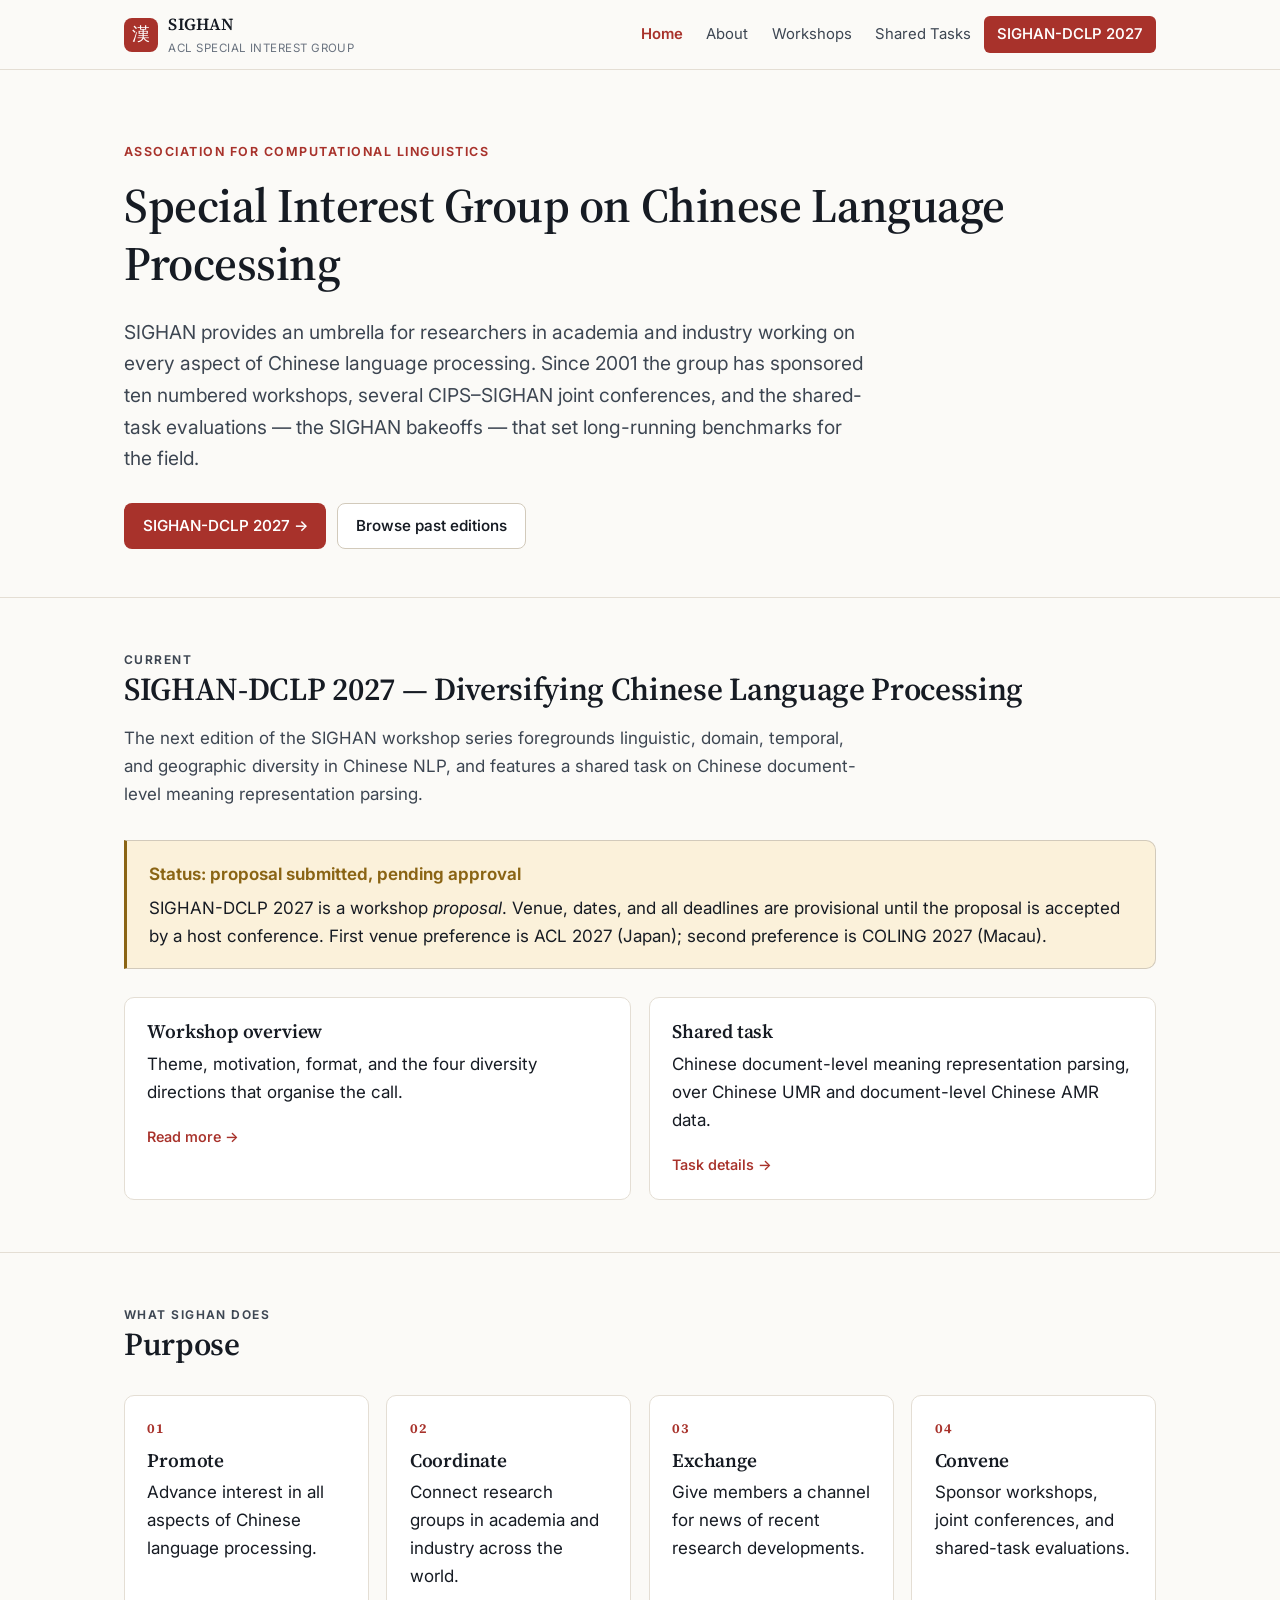
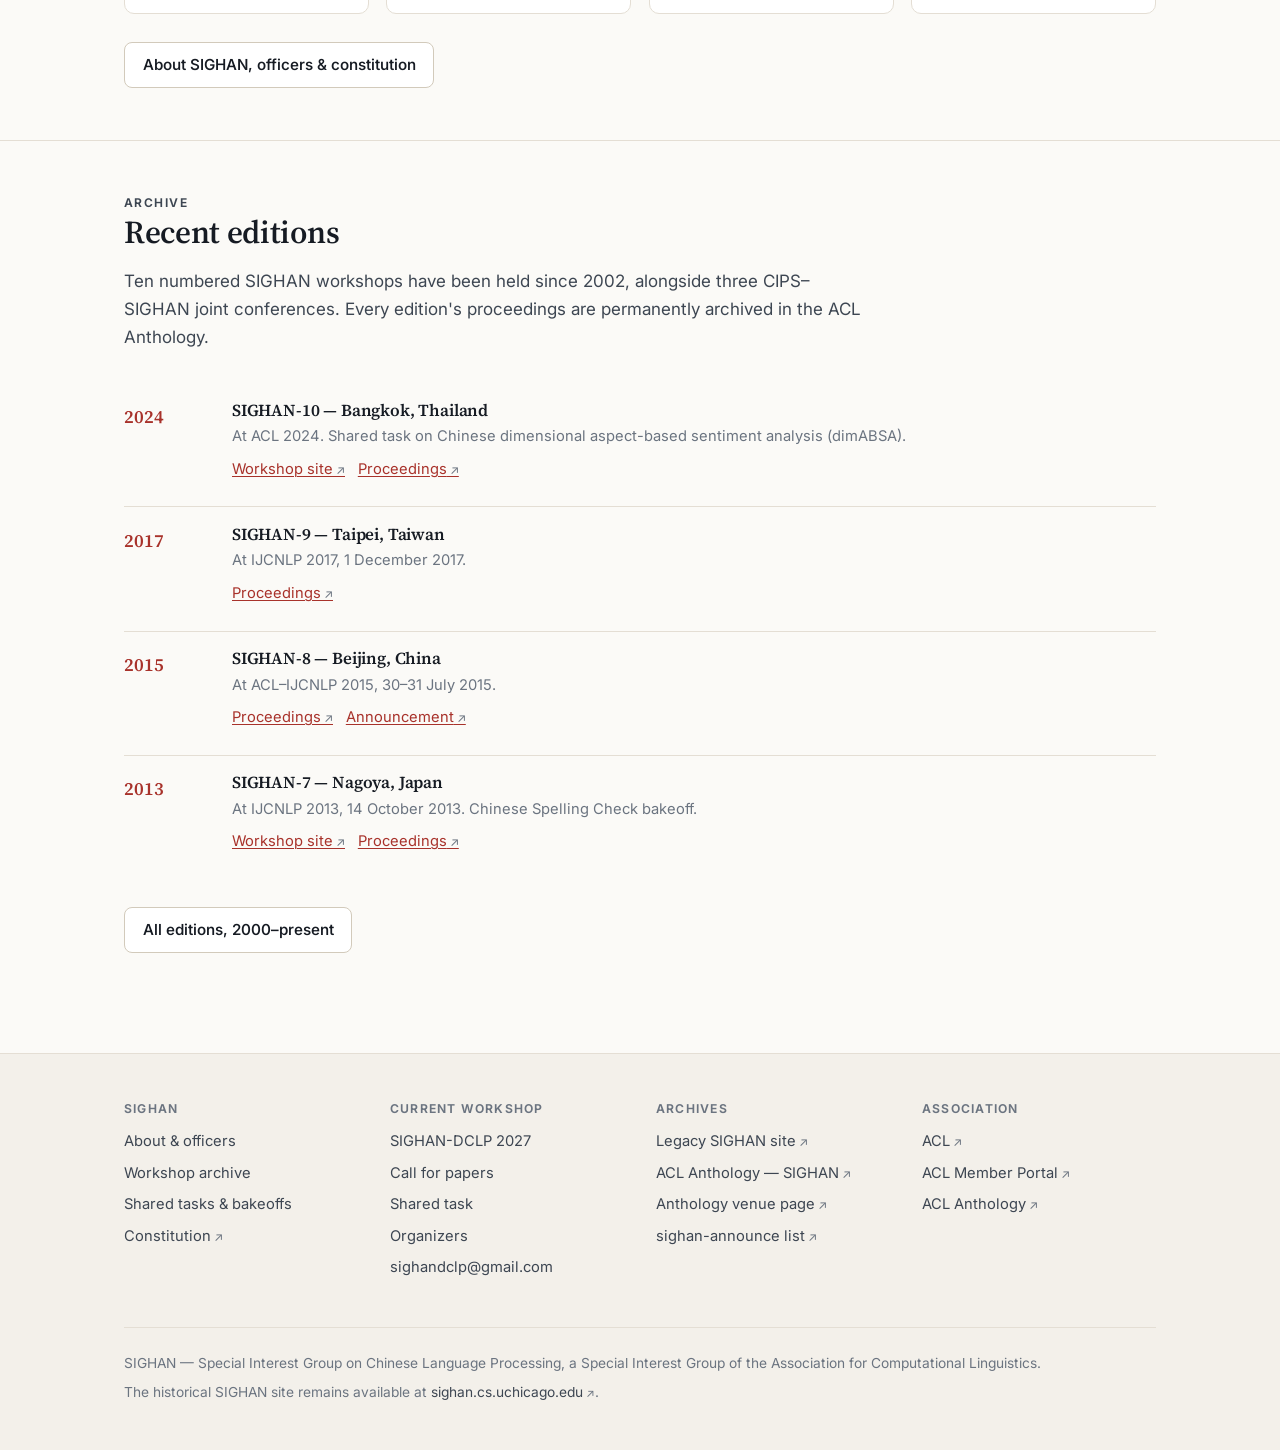
==== index.html @ 11036093 "SIGHAN and SIGHAN-DCLP 2027 websites" ====
<!doctype html>
<html lang="en" data-site="sighan">
<head>
<meta charset="utf-8">
<meta name="viewport" content="width=device-width, initial-scale=1">
<title>SIGHAN — ACL Special Interest Group on Chinese Language Processing</title>
<meta name="description" content="SIGHAN is the Association for Computational Linguistics Special Interest Group on Chinese Language Processing: workshops, shared tasks, and resources since 2001.">
<link rel="preconnect" href="https://fonts.googleapis.com">
<link rel="preconnect" href="https://fonts.gstatic.com" crossorigin>
<link href="https://fonts.googleapis.com/css2?family=Inter:wght@400;500;600;650&family=Source+Serif+4:opsz,wght@8..60,400;8..60,600&display=swap" rel="stylesheet">
<link rel="stylesheet" href="assets/css/style.css">
<link rel="icon" href="data:image/svg+xml,<svg xmlns='http://www.w3.org/2000/svg' viewBox='0 0 100 100'><rect width='100' height='100' rx='18' fill='%23a8322b'/><text x='50' y='72' font-size='64' text-anchor='middle' fill='white' font-family='serif'>漢</text></svg>">
</head>
<body>
<a class="skip-link" href="#main">Skip to content</a>

<header class="site-header">
  <div class="site-header__inner">
    <a class="brand" href="index.html">
      <span class="brand__mark" aria-hidden="true">漢</span>
      <span class="brand__text">
        <span class="brand__name">SIGHAN</span>
        <span class="brand__sub">ACL Special Interest Group</span>
      </span>
    </a>
    <nav class="nav" aria-label="Main">
      <a href="index.html" aria-current="page">Home</a>
      <a href="about.html">About</a>
      <a href="workshops.html">Workshops</a>
      <a href="shared-tasks.html">Shared Tasks</a>
      <a class="nav__cta" href="dclp/index.html">SIGHAN-DCLP&nbsp;2027</a>
    </nav>
  </div>
</header>

<main id="main">

  <section class="hero">
    <div class="wrap">
      <p class="hero__eyebrow">Association for Computational Linguistics</p>
      <h1>Special Interest Group on&nbsp;Chinese Language Processing</h1>
      <p class="hero__lede">
        SIGHAN provides an umbrella for researchers in academia and industry working on every
        aspect of Chinese language processing. Since 2001 the group has sponsored ten numbered
        workshops, several CIPS–SIGHAN joint conferences, and the shared-task evaluations —
        the SIGHAN bakeoffs — that set long-running benchmarks for the field.
      </p>
      <div class="btn-row">
        <a class="btn btn--primary" href="dclp/index.html">SIGHAN-DCLP 2027 &rarr;</a>
        <a class="btn btn--ghost" href="workshops.html">Browse past editions</a>
      </div>
    </div>
  </section>

  <section class="section">
    <div class="wrap">
      <div class="section__head">
        <p class="eyebrow">Current</p>
        <h2>SIGHAN-DCLP&nbsp;2027 — Diversifying Chinese Language Processing</h2>
        <p>
          The next edition of the SIGHAN workshop series foregrounds linguistic, domain,
          temporal, and geographic diversity in Chinese NLP, and features a shared task on
          Chinese document-level meaning representation parsing.
        </p>
      </div>

      <div class="callout callout--status">
        <span class="callout__title">Status: proposal submitted, pending approval</span>
        <p>
          SIGHAN-DCLP 2027 is a workshop <em>proposal</em>. Venue, dates, and all deadlines
          are provisional until the proposal is accepted by a host conference. First venue
          preference is ACL&nbsp;2027 (Japan); second preference is COLING&nbsp;2027 (Macau).
        </p>
      </div>

      <div class="grid grid--2">
        <a class="card" href="dclp/index.html">
          <h3>Workshop overview</h3>
          <p>Theme, motivation, format, and the four diversity directions that organise the call.</p>
          <p class="card__go">Read more &rarr;</p>
        </a>
        <a class="card" href="dclp/shared-task.html">
          <h3>Shared task</h3>
          <p>Chinese document-level meaning representation parsing, over Chinese UMR and
             document-level Chinese AMR data.</p>
          <p class="card__go">Task details &rarr;</p>
        </a>
      </div>
    </div>
  </section>

  <section class="section">
    <div class="wrap">
      <div class="section__head">
        <p class="eyebrow">What SIGHAN does</p>
        <h2>Purpose</h2>
      </div>
      <div class="grid grid--4">
        <div class="card">
          <p class="card__num">01</p>
          <h3>Promote</h3>
          <p>Advance interest in all aspects of Chinese language processing.</p>
        </div>
        <div class="card">
          <p class="card__num">02</p>
          <h3>Coordinate</h3>
          <p>Connect research groups in academia and industry across the world.</p>
        </div>
        <div class="card">
          <p class="card__num">03</p>
          <h3>Exchange</h3>
          <p>Give members a channel for news of recent research developments.</p>
        </div>
        <div class="card">
          <p class="card__num">04</p>
          <h3>Convene</h3>
          <p>Sponsor workshops, joint conferences, and shared-task evaluations.</p>
        </div>
      </div>
      <div class="btn-row">
        <a class="btn btn--ghost" href="about.html">About SIGHAN, officers &amp; constitution</a>
      </div>
    </div>
  </section>

  <section class="section">
    <div class="wrap">
      <div class="section__head">
        <p class="eyebrow">Archive</p>
        <h2>Recent editions</h2>
        <p>Ten numbered SIGHAN workshops have been held since 2002, alongside three CIPS–SIGHAN
           joint conferences. Every edition's proceedings are permanently archived in the ACL Anthology.</p>
      </div>

      <ul class="editions">
        <li>
          <span class="ed-year">2024</span>
          <div class="ed-body">
            <h3>SIGHAN-10 — Bangkok, Thailand</h3>
            <p>At ACL 2024. Shared task on Chinese dimensional aspect-based sentiment analysis (dimABSA).</p>
            <p class="links-inline">
              <a class="ext" href="https://sighan2024.github.io/">Workshop site</a>
              <a class="ext" href="https://aclanthology.org/volumes/2024.sighan-1/">Proceedings</a>
            </p>
          </div>
        </li>
        <li>
          <span class="ed-year">2017</span>
          <div class="ed-body">
            <h3>SIGHAN-9 — Taipei, Taiwan</h3>
            <p>At IJCNLP 2017, 1 December 2017.</p>
            <p class="links-inline">
              <a class="ext" href="https://aclanthology.org/volumes/W17-60/">Proceedings</a>
            </p>
          </div>
        </li>
        <li>
          <span class="ed-year">2015</span>
          <div class="ed-body">
            <h3>SIGHAN-8 — Beijing, China</h3>
            <p>At ACL–IJCNLP 2015, 30–31 July 2015.</p>
            <p class="links-inline">
              <a class="ext" href="https://aclanthology.org/volumes/W15-31/">Proceedings</a>
              <a class="ext" href="https://www.aclweb.org/portal/content/8th-sighan-workshop-chinese-language-processing-sighan-8">Announcement</a>
            </p>
          </div>
        </li>
        <li>
          <span class="ed-year">2013</span>
          <div class="ed-body">
            <h3>SIGHAN-7 — Nagoya, Japan</h3>
            <p>At IJCNLP 2013, 14 October 2013. Chinese Spelling Check bakeoff.</p>
            <p class="links-inline">
              <a class="ext" href="https://sites.google.com/site/aclsighan7/">Workshop site</a>
              <a class="ext" href="https://aclanthology.org/volumes/W13-44/">Proceedings</a>
            </p>
          </div>
        </li>
      </ul>

      <div class="btn-row">
        <a class="btn btn--ghost" href="workshops.html">All editions, 2000–present</a>
      </div>
    </div>
  </section>

</main>

<footer class="site-footer">
  <div class="wrap">
    <div class="cols">
      <div>
        <h4>SIGHAN</h4>
        <ul>
          <li><a href="about.html">About &amp; officers</a></li>
          <li><a href="workshops.html">Workshop archive</a></li>
          <li><a href="shared-tasks.html">Shared tasks &amp; bakeoffs</a></li>
          <li><a class="ext" href="http://sighan.cs.uchicago.edu/constitution.htm">Constitution</a></li>
        </ul>
      </div>
      <div>
        <h4>Current workshop</h4>
        <ul>
          <li><a href="dclp/index.html">SIGHAN-DCLP 2027</a></li>
          <li><a href="dclp/cfp.html">Call for papers</a></li>
          <li><a href="dclp/shared-task.html">Shared task</a></li>
          <li><a href="dclp/organizers.html">Organizers</a></li>
          <li><a href="mailto:sighandclp@gmail.com">sighandclp@gmail.com</a></li>
        </ul>
      </div>
      <div>
        <h4>Archives</h4>
        <ul>
          <li><a class="ext" href="http://sighan.cs.uchicago.edu/">Legacy SIGHAN site</a></li>
          <li><a class="ext" href="https://aclanthology.org/sigs/sighan/">ACL Anthology — SIGHAN</a></li>
          <li><a class="ext" href="https://aclanthology.org/venues/sighan/">Anthology venue page</a></li>
          <li><a class="ext" href="http://mailman.cs.uchicago.edu/listinfo/sighan-announce">sighan-announce list</a></li>
        </ul>
      </div>
      <div>
        <h4>Association</h4>
        <ul>
          <li><a class="ext" href="https://www.aclweb.org/">ACL</a></li>
          <li><a class="ext" href="https://www.aclweb.org/portal/">ACL Member Portal</a></li>
          <li><a class="ext" href="https://aclanthology.org/">ACL Anthology</a></li>
        </ul>
      </div>
    </div>
    <div class="colophon">
      <p>SIGHAN — Special Interest Group on Chinese Language Processing, a Special Interest Group
         of the Association for Computational Linguistics.</p>
      <p>The historical SIGHAN site remains available at
         <a class="ext" href="http://sighan.cs.uchicago.edu/">sighan.cs.uchicago.edu</a>.</p>
    </div>
  </div>
</footer>

</body>
</html>
---- assets/css/style.css ----
/* ==========================================================================
   SIGHAN — shared stylesheet
   Used by the SIGHAN organisation site (/) and SIGHAN-DCLP (/dclp/).
   Set data-site="dclp" on <html> to switch to the workshop accent palette.
   ========================================================================== */

/* ---- Tokens ------------------------------------------------------------ */

:root {
  --paper:        #fbfaf7;
  --paper-raised: #ffffff;
  --paper-sunken: #f3f0ea;
  --ink:          #161b23;
  --ink-soft:     #3d4652;
  --ink-muted:    #6b7480;
  --rule:         #e4ded4;
  --rule-strong:  #d2cabb;

  --accent:       #a8322b;   /* cinnabar / seal red */
  --accent-deep:  #7d221d;
  --accent-wash:  #fbeeec;

  --jade:         #2f6b5e;
  --jade-wash:    #e9f2ef;

  --amber:        #8a6414;
  --amber-wash:   #fbf1da;

  --font-display: "Source Serif 4", "Iowan Old Style", Georgia, "Songti SC",
                  "Noto Serif CJK SC", serif;
  --font-body:    "Inter", -apple-system, BlinkMacSystemFont, "Segoe UI",
                  "PingFang SC", "Noto Sans CJK SC", "Microsoft YaHei", sans-serif;
  --font-mono:    ui-monospace, SFMono-Regular, "SF Mono", Menlo, monospace;

  --wrap:  1080px;
  --wrap-narrow: 760px;
  --radius: 10px;
  --shadow: 0 1px 2px rgba(22, 27, 35, .05), 0 8px 24px -12px rgba(22, 27, 35, .16);
}

:root[data-site="dclp"] {
  --accent:      #23695c;
  --accent-deep: #17493f;
  --accent-wash: #e8f2ef;
}

@media (prefers-color-scheme: dark) {
  :root {
    --paper:        #14171c;
    --paper-raised: #1b1f26;
    --paper-sunken: #1f242c;
    --ink:          #eceef1;
    --ink-soft:     #c2c8d1;
    --ink-muted:    #939ba7;
    --rule:         #2b313a;
    --rule-strong:  #3a424e;

    --accent:      #e88a80;
    --accent-deep: #f0a79e;
    --accent-wash: #2c1f1e;

    --jade:        #6fc0ae;
    --jade-wash:   #172824;

    --amber:       #d6ad5c;
    --amber-wash:  #2a2317;

    --shadow: 0 1px 2px rgba(0, 0, 0, .4), 0 8px 24px -12px rgba(0, 0, 0, .7);
  }
  :root[data-site="dclp"] {
    --accent:      #6fc0ae;
    --accent-deep: #8fd3c3;
    --accent-wash: #172824;
  }
}

/* ---- Reset / base ------------------------------------------------------ */

*, *::before, *::after { box-sizing: border-box; }

html { -webkit-text-size-adjust: 100%; scroll-behavior: smooth; scroll-padding-top: 5rem; }

body {
  margin: 0;
  background: var(--paper);
  color: var(--ink);
  font-family: var(--font-body);
  font-size: 17px;
  line-height: 1.65;
  -webkit-font-smoothing: antialiased;
}

img { max-width: 100%; height: auto; }

a { color: var(--accent); text-decoration-thickness: 1px; text-underline-offset: 2px; }
a:hover { color: var(--accent-deep); }

h1, h2, h3, h4 {
  font-family: var(--font-display);
  font-weight: 600;
  line-height: 1.2;
  color: var(--ink);
  margin: 0 0 .5em;
  letter-spacing: -.01em;
}
h1 { font-size: clamp(2rem, 1.4rem + 2.4vw, 3rem); }
h2 { font-size: clamp(1.5rem, 1.2rem + 1.2vw, 2rem); }
h3 { font-size: 1.2rem; }
h4 { font-size: 1.02rem; font-family: var(--font-body); font-weight: 650; }

p  { margin: 0 0 1.1em; }
ul, ol { margin: 0 0 1.1em; padding-left: 1.25em; }
li { margin-bottom: .35em; }

hr { border: 0; border-top: 1px solid var(--rule); margin: 3rem 0; }

code { font-family: var(--font-mono); font-size: .9em; background: var(--paper-sunken);
       padding: .12em .35em; border-radius: 4px; }

.wrap        { max-width: var(--wrap); margin: 0 auto; padding: 0 1.5rem; }
.wrap-narrow { max-width: var(--wrap-narrow); margin: 0 auto; padding: 0 1.5rem; }

.skip-link {
  position: absolute; left: -9999px; top: 0; z-index: 100;
  background: var(--accent); color: #fff; padding: .6rem 1rem; border-radius: 0 0 6px 0;
}
.skip-link:focus { left: 0; }

:focus-visible { outline: 2px solid var(--accent); outline-offset: 3px; border-radius: 3px; }

/* ---- Header / nav ------------------------------------------------------ */

.site-header {
  position: sticky; top: 0; z-index: 50;
  background: color-mix(in srgb, var(--paper) 88%, transparent);
  backdrop-filter: saturate(1.6) blur(10px);
  border-bottom: 1px solid var(--rule);
}
.site-header__inner {
  max-width: var(--wrap); margin: 0 auto; padding: .7rem 1.5rem;
  display: flex; align-items: center; gap: 1.25rem; flex-wrap: wrap;
}

.brand { display: flex; align-items: center; gap: .65rem; text-decoration: none; color: var(--ink); }
.brand:hover { color: var(--ink); }
.brand__mark {
  width: 34px; height: 34px; flex: none; border-radius: 8px;
  background: var(--accent); color: #fff;
  display: grid; place-items: center;
  font-family: var(--font-display); font-size: 1.15rem; line-height: 1;
  padding-bottom: 1px;
}
:root[data-site="dclp"] .brand__mark { background: var(--accent); }
@media (prefers-color-scheme: dark) { .brand__mark { color: #14171c; } }
.brand__text  { display: flex; flex-direction: column; }
.brand__name  { font-family: var(--font-display); font-weight: 600; font-size: 1.06rem; letter-spacing: .01em; }
.brand__sub   { font-size: .72rem; color: var(--ink-muted); letter-spacing: .04em; text-transform: uppercase; }

.nav { margin-left: auto; display: flex; align-items: center; gap: .25rem; flex-wrap: wrap; }
.nav a {
  color: var(--ink-soft); text-decoration: none; font-size: .93rem;
  padding: .38rem .6rem; border-radius: 6px;
}
.nav a:hover { color: var(--ink); background: var(--paper-sunken); }
.nav a[aria-current="page"] { color: var(--accent); font-weight: 600; }
.nav .nav__cta {
  background: var(--accent); color: #fff; font-weight: 550; padding: .4rem .8rem;
}
.nav .nav__cta:hover { background: var(--accent-deep); color: #fff; }
@media (prefers-color-scheme: dark) { .nav .nav__cta { color: #14171c; } .nav .nav__cta:hover { color: #14171c; } }

@media (max-width: 700px) {
  /* A sticky header eats too much of a phone viewport once the nav wraps. */
  .site-header { position: static; }
  .site-header__inner { padding: .65rem 1.25rem .5rem; gap: .5rem 1rem; }
  .nav { margin-left: 0; width: 100%; gap: .15rem; }
  .nav a { font-size: .88rem; padding: .32rem .5rem; }
  html { scroll-padding-top: 1rem; }
}

/* ---- Hero -------------------------------------------------------------- */

.hero { padding: 4.5rem 0 3rem; border-bottom: 1px solid var(--rule); }
.hero--tight { padding: 3rem 0 2rem; }
.hero__eyebrow {
  font-size: .78rem; letter-spacing: .12em; text-transform: uppercase;
  color: var(--accent); font-weight: 650; margin-bottom: .9rem;
}
.hero__lede { font-size: 1.2rem; color: var(--ink-soft); max-width: 62ch; }
.hero__meta {
  display: flex; flex-wrap: wrap; gap: .5rem 1.5rem; margin-top: 1.5rem;
  font-size: .95rem; color: var(--ink-muted);
}
.hero__meta strong { color: var(--ink); font-weight: 600; }

/* ---- Sections ---------------------------------------------------------- */

.section { padding: 3.25rem 0; }
.section + .section { border-top: 1px solid var(--rule); }
.section__head { margin-bottom: 2rem; }
.section__head p { color: var(--ink-soft); max-width: 68ch; margin-bottom: 0; }
.eyebrow {
  font-size: .75rem; letter-spacing: .12em; text-transform: uppercase;
  color: var(--ink-muted); font-weight: 650; margin-bottom: .6rem;
}

/* ---- Cards / grids ----------------------------------------------------- */

.grid { display: grid; gap: 1.1rem; }
.grid--2 { grid-template-columns: repeat(2, minmax(0, 1fr)); }
.grid--3 { grid-template-columns: repeat(3, minmax(0, 1fr)); }
.grid--4 { grid-template-columns: repeat(4, minmax(0, 1fr)); }

@media (max-width: 900px) {
  .grid--4 { grid-template-columns: repeat(2, minmax(0, 1fr)); }
}
@media (max-width: 820px) {
  .grid--3 { grid-template-columns: repeat(2, minmax(0, 1fr)); }
}
@media (max-width: 640px) {
  .grid--2, .grid--3, .grid--4 { grid-template-columns: 1fr; }
}

.card {
  background: var(--paper-raised); border: 1px solid var(--rule);
  border-radius: var(--radius); padding: 1.4rem;
}
.card h3 { margin-bottom: .4rem; }
.card p:last-child { margin-bottom: 0; }
.card__num {
  font-family: var(--font-display); font-size: .85rem; color: var(--accent);
  font-weight: 650; letter-spacing: .08em; margin-bottom: .5rem;
}
a.card { display: block; text-decoration: none; color: inherit; transition: border-color .15s, transform .15s; }
a.card:hover { border-color: var(--accent); transform: translateY(-2px); color: inherit; }
a.card .card__go { color: var(--accent); font-size: .9rem; font-weight: 550; }

/* ---- Callouts ---------------------------------------------------------- */

.callout {
  border: 1px solid var(--rule-strong); border-left: 3px solid var(--accent);
  background: var(--paper-raised);
  border-radius: 0 var(--radius) var(--radius) 0;
  padding: 1.15rem 1.35rem; margin: 1.75rem 0;
}
.callout > :last-child { margin-bottom: 0; }
.callout__title { font-weight: 650; margin-bottom: .35rem; display: block; }
.callout--status { border-left-color: var(--amber); background: var(--amber-wash); }
.callout--status .callout__title { color: var(--amber); }
.callout--note   { border-left-color: var(--jade); background: var(--jade-wash); }
.callout--note .callout__title { color: var(--jade); }

/* ---- Badges ------------------------------------------------------------ */

.badge {
  display: inline-flex; align-items: center; gap: .35rem;
  font-size: .74rem; font-weight: 650; letter-spacing: .04em; text-transform: uppercase;
  padding: .22rem .55rem; border-radius: 999px;
  background: var(--accent-wash); color: var(--accent-deep);
  border: 1px solid color-mix(in srgb, var(--accent) 28%, transparent);
}
.badge--amber { background: var(--amber-wash); color: var(--amber);
                border-color: color-mix(in srgb, var(--amber) 32%, transparent); }
.badge--jade  { background: var(--jade-wash); color: var(--jade);
                border-color: color-mix(in srgb, var(--jade) 32%, transparent); }
.badge--quiet { background: var(--paper-sunken); color: var(--ink-muted); border-color: var(--rule); }
@media (prefers-color-scheme: dark) { .badge { color: var(--accent); } }

/* ---- Buttons ----------------------------------------------------------- */

.btn-row { display: flex; flex-wrap: wrap; gap: .7rem; margin-top: 1.75rem; }
.btn {
  display: inline-flex; align-items: center; gap: .45rem;
  font-size: .95rem; font-weight: 550; text-decoration: none;
  padding: .6rem 1.1rem; border-radius: 8px; border: 1px solid transparent;
  transition: background .15s, border-color .15s;
}
.btn--primary { background: var(--accent); color: #fff; }
.btn--primary:hover { background: var(--accent-deep); color: #fff; }
.btn--ghost { border-color: var(--rule-strong); color: var(--ink); background: var(--paper-raised); }
.btn--ghost:hover { border-color: var(--accent); color: var(--accent); }
@media (prefers-color-scheme: dark) {
  .btn--primary { color: #14171c; } .btn--primary:hover { color: #14171c; }
}

/* ---- Editions table (workshop archive) --------------------------------- */

.table-scroll { overflow-x: auto; -webkit-overflow-scrolling: touch; margin-bottom: 1.5rem; }
table { border-collapse: collapse; width: 100%; min-width: 640px; font-size: .95rem; }
thead th {
  text-align: left; font-size: .74rem; letter-spacing: .1em; text-transform: uppercase;
  color: var(--ink-muted); font-weight: 650; padding: .6rem .8rem;
  border-bottom: 1px solid var(--rule-strong); white-space: nowrap;
}
tbody td { padding: .8rem; border-bottom: 1px solid var(--rule); vertical-align: top; }
tbody tr:hover { background: var(--paper-sunken); }
td.year { font-family: var(--font-display); font-weight: 600; white-space: nowrap; }
td .ed-name { font-weight: 600; display: block; }
td .ed-venue { color: var(--ink-muted); font-size: .88rem; }
.links-inline { display: flex; flex-wrap: wrap; gap: .35rem .8rem; font-size: .88rem; }

/* ---- Timeline / editions list (mobile-friendly alt) -------------------- */

.editions { list-style: none; padding: 0; margin: 0; }
.editions > li {
  display: grid; grid-template-columns: 5.5rem 1fr; gap: 1.25rem;
  padding: 1.1rem 0; border-bottom: 1px solid var(--rule); margin: 0;
}
.editions > li:last-child { border-bottom: 0; }
.editions .ed-year {
  font-family: var(--font-display); font-size: 1.15rem; font-weight: 600;
  color: var(--accent); padding-top: .05rem;
}
.editions .ed-body h3 { font-size: 1.05rem; margin-bottom: .2rem; }
.editions .ed-body p  { margin-bottom: .5rem; color: var(--ink-muted); font-size: .92rem; }
@media (max-width: 560px) {
  .editions > li { grid-template-columns: 1fr; gap: .35rem; }
}

/* ---- People ------------------------------------------------------------ */

.people { display: grid; gap: 1.1rem; grid-template-columns: repeat(auto-fit, minmax(300px, 1fr)); }
.person { background: var(--paper-raised); border: 1px solid var(--rule);
          border-radius: var(--radius); padding: 1.35rem; }
.person h3 { margin-bottom: .15rem; font-size: 1.1rem; }
.person .affil { color: var(--ink-muted); font-size: .92rem; margin-bottom: .55rem; }
.person .roles { margin-bottom: .7rem; display: flex; flex-wrap: wrap; gap: .35rem; }
.person p { font-size: .93rem; color: var(--ink-soft); margin-bottom: .7rem; }
.person .contact { font-size: .86rem; color: var(--ink-muted); font-family: var(--font-mono); }

.pc-list {
  columns: 3 220px; column-gap: 2rem; list-style: none; padding: 0;
  font-size: .93rem;
}
.pc-list li { break-inside: avoid; margin-bottom: .5rem; padding-left: .9rem; position: relative; }
.pc-list li::before { content: "·"; position: absolute; left: 0; color: var(--accent); font-weight: 700; }
.pc-list .pc-affil { color: var(--ink-muted); display: block; font-size: .85rem; }

/* ---- Definition-style key dates ---------------------------------------- */

.dates { list-style: none; padding: 0; margin: 0; }
.dates li {
  display: flex; justify-content: space-between; gap: 1.5rem; flex-wrap: wrap;
  padding: .8rem 0; border-bottom: 1px solid var(--rule); margin: 0;
}
.dates li:last-child { border-bottom: 0; }
.dates .d-label { font-weight: 550; }
.dates .d-value { color: var(--ink-muted); font-variant-numeric: tabular-nums; }

/* ---- Footer ------------------------------------------------------------ */

.site-footer {
  border-top: 1px solid var(--rule); background: var(--paper-sunken);
  padding: 3rem 0 2.5rem; margin-top: 3rem; font-size: .92rem;
}
.site-footer .cols { display: grid; gap: 2rem; grid-template-columns: repeat(auto-fit, minmax(200px, 1fr)); }
.site-footer h4 { font-size: .76rem; letter-spacing: .1em; text-transform: uppercase;
                  color: var(--ink-muted); margin-bottom: .8rem; }
.site-footer ul { list-style: none; padding: 0; margin: 0; }
.site-footer li { margin-bottom: .45rem; }
.site-footer a { color: var(--ink-soft); text-decoration: none; }
.site-footer a:hover { color: var(--accent); text-decoration: underline; }
.site-footer .colophon {
  margin-top: 2.5rem; padding-top: 1.5rem; border-top: 1px solid var(--rule);
  color: var(--ink-muted); font-size: .86rem;
}
.site-footer .colophon p { margin-bottom: .4rem; }

/* ---- Prose page -------------------------------------------------------- */

.prose h2 { margin-top: 2.5rem; }
.prose h3 { margin-top: 1.75rem; }
.prose > :first-child { margin-top: 0; }

.ext::after { content: " ↗"; font-size: .82em; color: var(--ink-muted); }

@media print {
  .site-header, .site-footer, .btn-row { display: none; }
  body { background: #fff; color: #000; font-size: 11pt; }
}
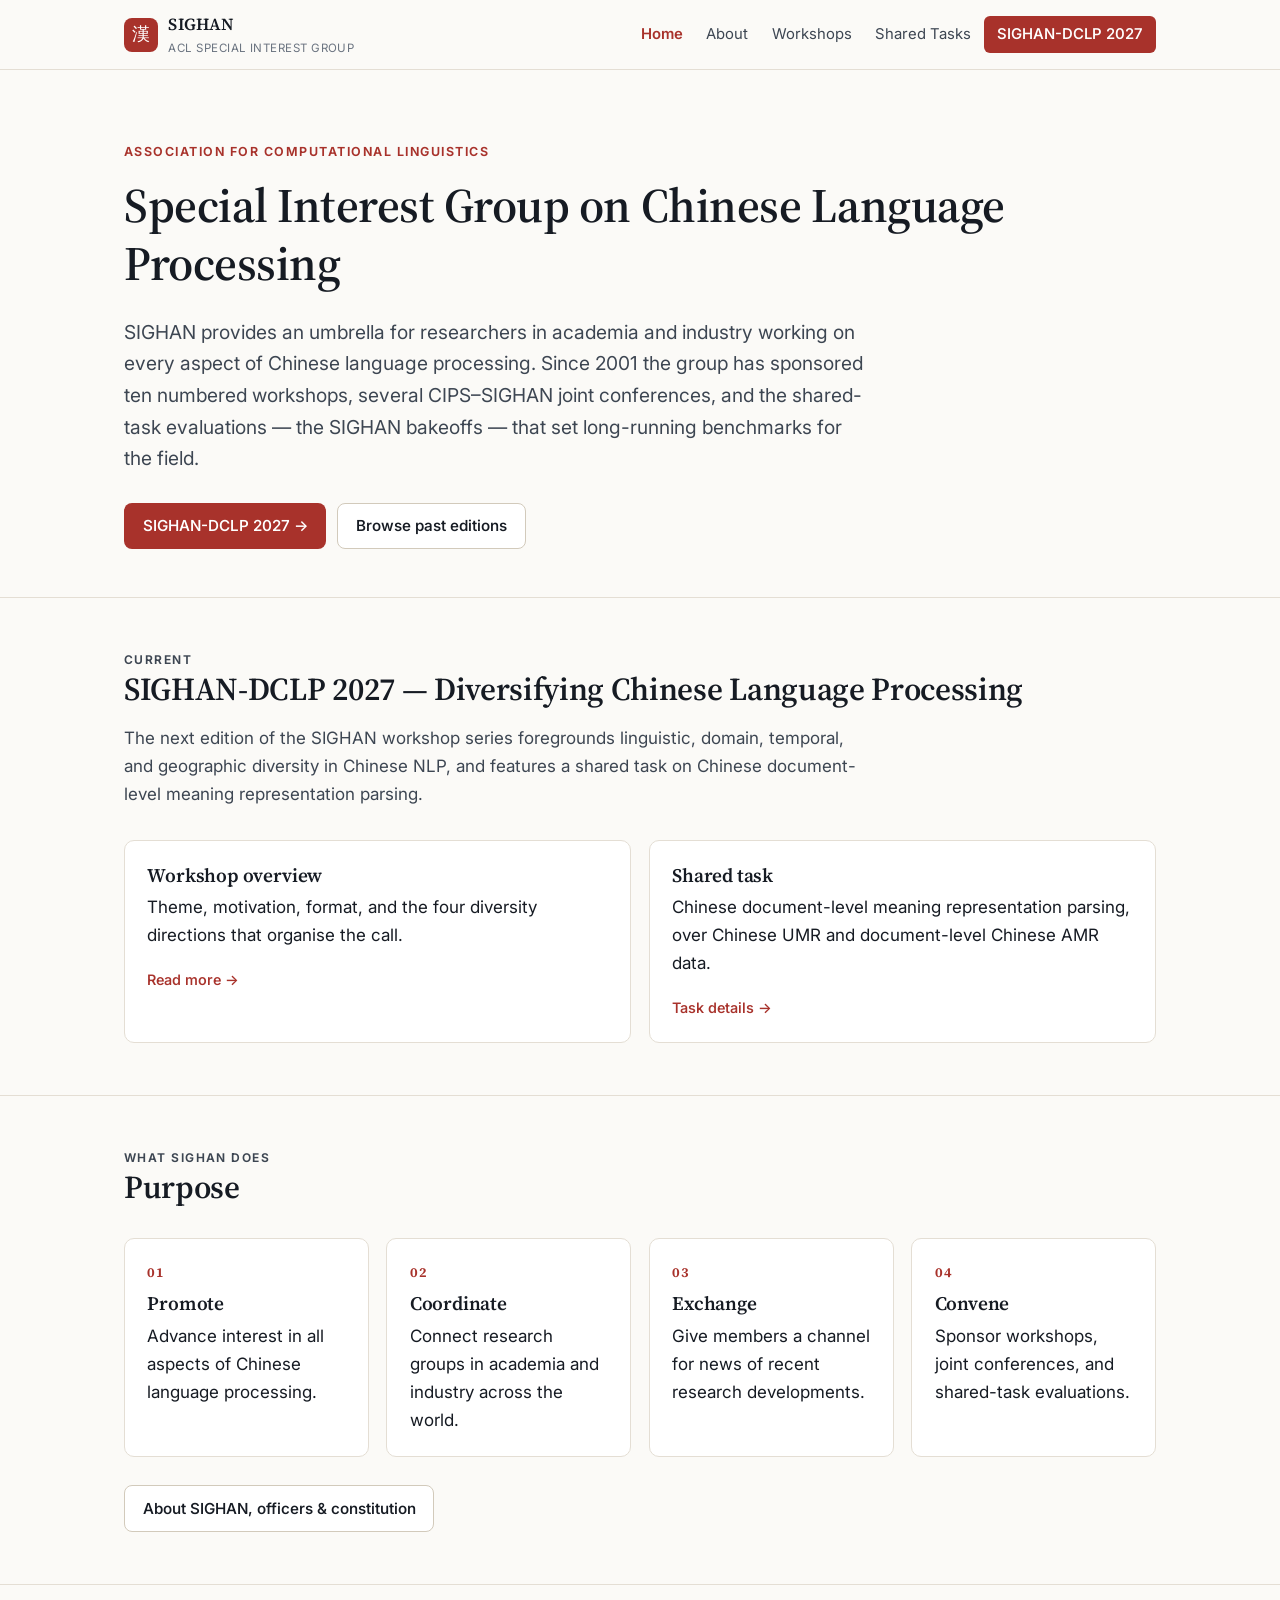
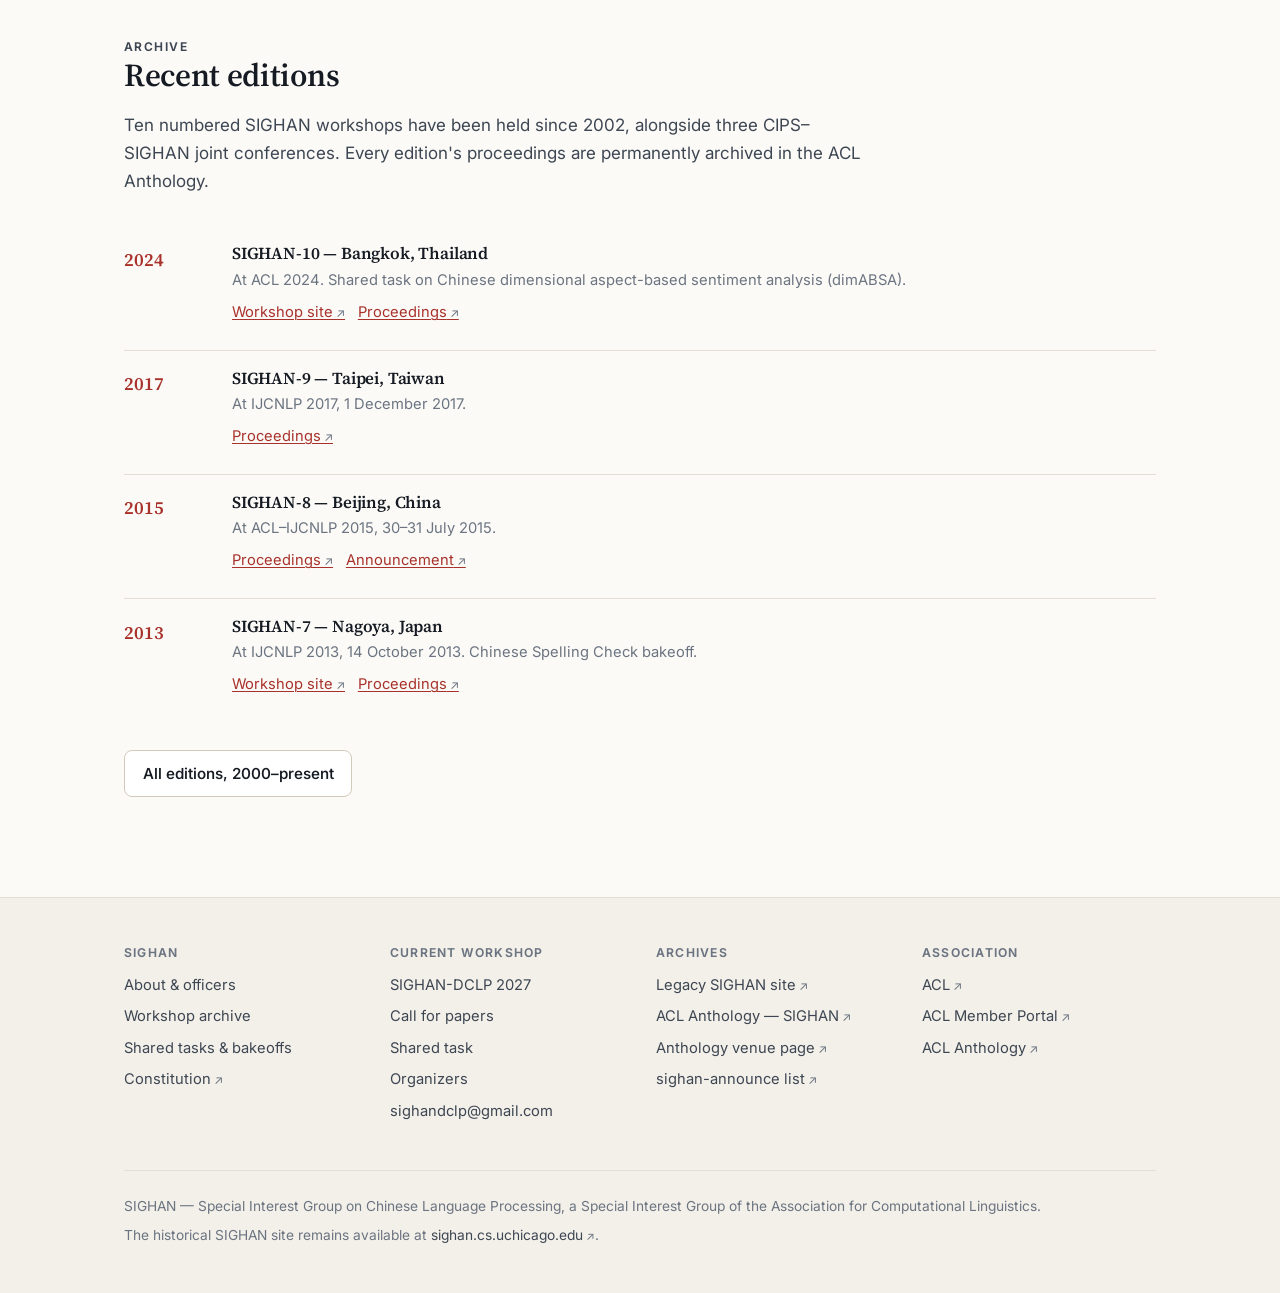
==== commit 32b87490: "Update officer roster, Zhixing Xu affiliation, and status language - about.html: replace the 2016 of" ====
--- a/index.html
+++ b/index.html
@@ -64,15 +64,6 @@
         </p>
       </div>
 
-      <div class="callout callout--status">
-        <span class="callout__title">Status: proposal submitted, pending approval</span>
-        <p>
-          SIGHAN-DCLP 2027 is a workshop <em>proposal</em>. Venue, dates, and all deadlines
-          are provisional until the proposal is accepted by a host conference. First venue
-          preference is ACL&nbsp;2027 (Japan); second preference is COLING&nbsp;2027 (Macau).
-        </p>
-      </div>
-
       <div class="grid grid--2">
         <a class="card" href="dclp/index.html">
           <h3>Workshop overview</h3>
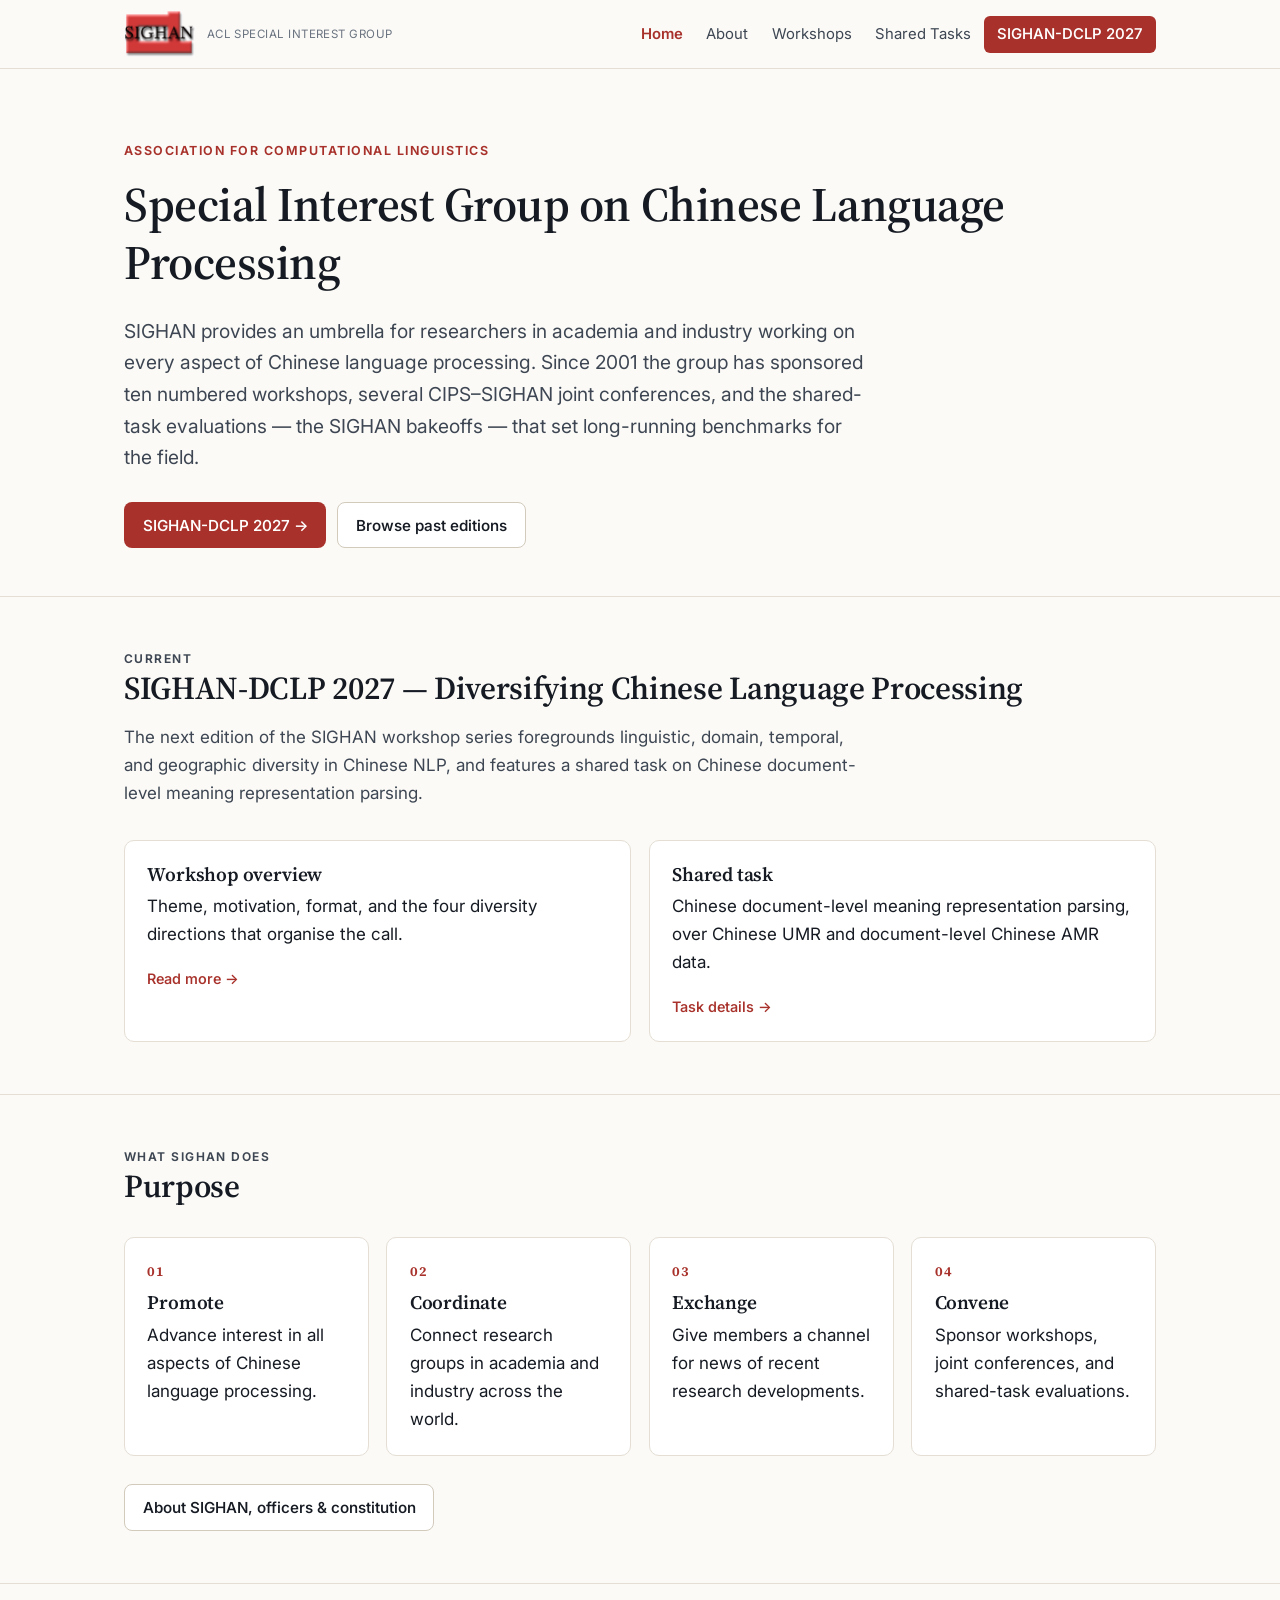
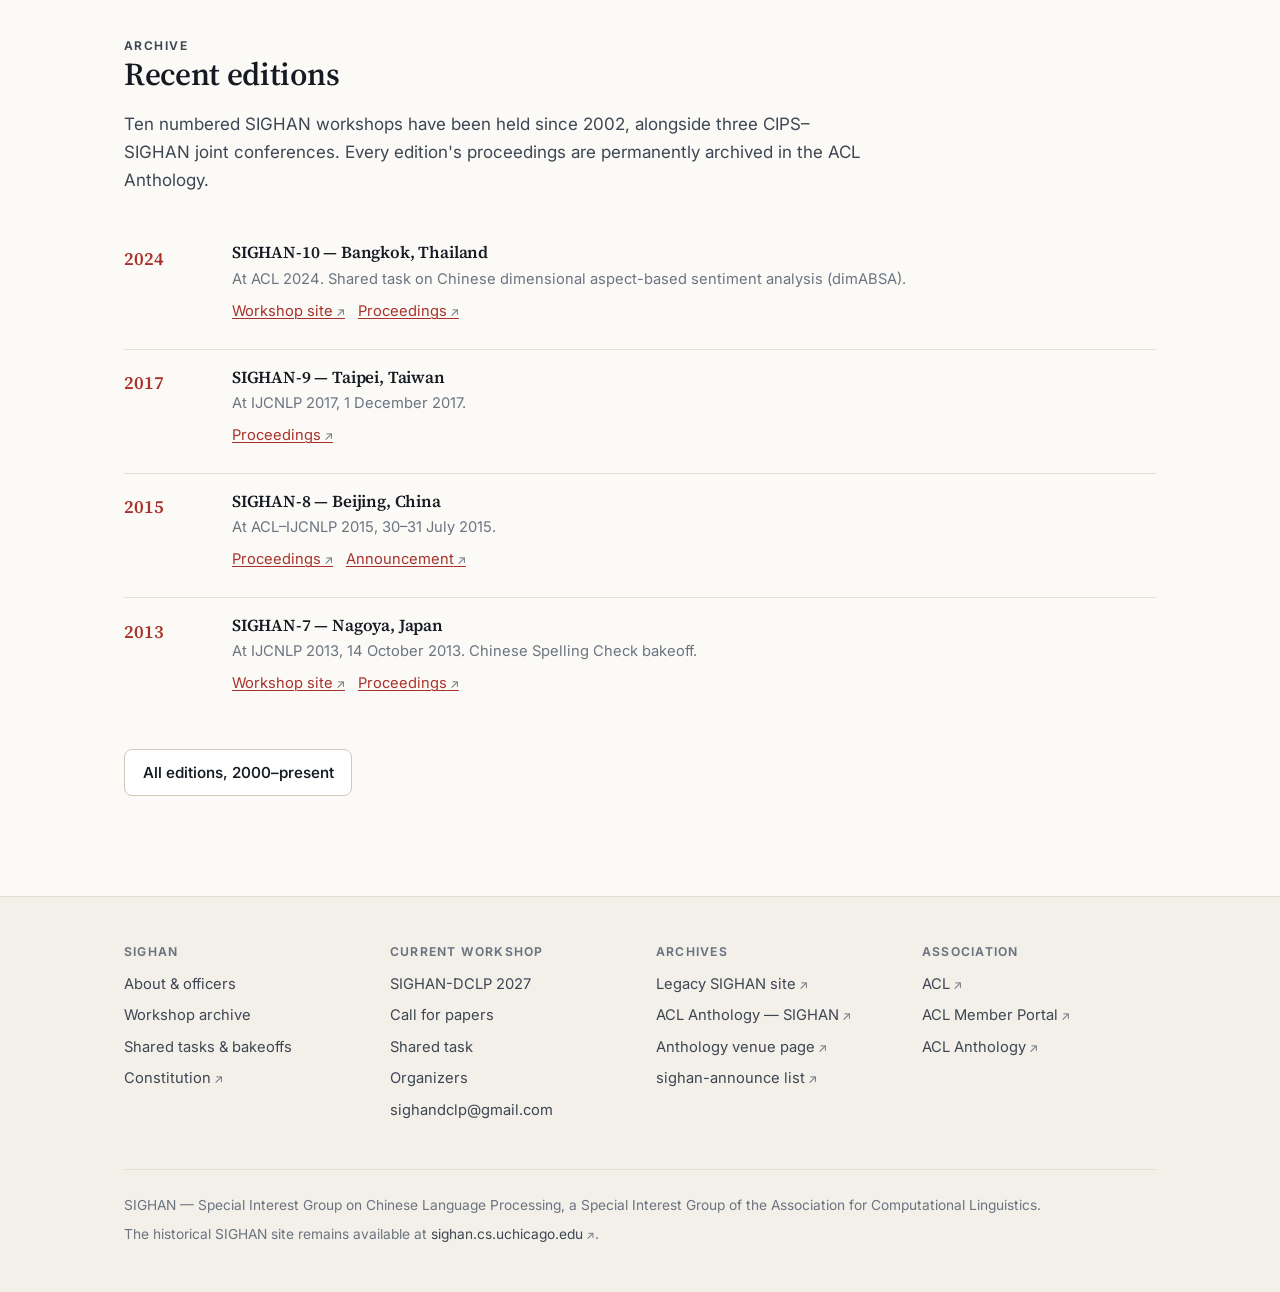
==== commit 4411f835: "Use the official SIGHAN logo; move the 漢 mark to the workshop The SIGHAN pages now carry the group's" ====
--- a/index.html
+++ b/index.html
@@ -9,7 +9,7 @@
 <link rel="preconnect" href="https://fonts.gstatic.com" crossorigin>
 <link href="https://fonts.googleapis.com/css2?family=Inter:wght@400;500;600;650&family=Source+Serif+4:opsz,wght@8..60,400;8..60,600&display=swap" rel="stylesheet">
 <link rel="stylesheet" href="assets/css/style.css">
-<link rel="icon" href="data:image/svg+xml,<svg xmlns='http://www.w3.org/2000/svg' viewBox='0 0 100 100'><rect width='100' height='100' rx='18' fill='%23a8322b'/><text x='50' y='72' font-size='64' text-anchor='middle' fill='white' font-family='serif'>漢</text></svg>">
+<link rel="icon" href="data:image/svg+xml,<svg xmlns='http://www.w3.org/2000/svg' viewBox='0 0 100 100'><rect width='100' height='100' rx='18' fill='%23d13838'/><text x='50' y='72' font-size='64' text-anchor='middle' fill='white' font-family='serif'>漢</text></svg>">
 </head>
 <body>
 <a class="skip-link" href="#main">Skip to content</a>
@@ -17,11 +17,12 @@
 <header class="site-header">
   <div class="site-header__inner">
     <a class="brand" href="index.html">
-      <span class="brand__mark" aria-hidden="true">漢</span>
-      <span class="brand__text">
-        <span class="brand__name">SIGHAN</span>
-        <span class="brand__sub">ACL Special Interest Group</span>
-      </span>
+      <picture>
+        <source media="(prefers-color-scheme: dark)" srcset="assets/img/sighan-logo-dark.png">
+        <img class="brand__logo" src="assets/img/sighan-logo.png"
+             width="146" height="93" alt="SIGHAN">
+      </picture>
+      <span class="brand__sub">ACL Special Interest Group</span>
     </a>
     <nav class="nav" aria-label="Main">
       <a href="index.html" aria-current="page">Home</a>
--- a/assets/css/style.css
+++ b/assets/css/style.css
@@ -152,6 +152,11 @@
 }
 :root[data-site="dclp"] .brand__mark { background: var(--accent); }
 @media (prefers-color-scheme: dark) { .brand__mark { color: #14171c; } }
+/* The official SIGHAN logo already contains the wordmark, so pages using it
+   drop .brand__name and pair the image with the subtitle alone. */
+.brand__logo { display: block; flex: none; height: 46px; width: auto; }
+.brand > .brand__sub { align-self: center; white-space: nowrap; }
+
 .brand__text  { display: flex; flex-direction: column; }
 .brand__name  { font-family: var(--font-display); font-weight: 600; font-size: 1.06rem; letter-spacing: .01em; }
 .brand__sub   { font-size: .72rem; color: var(--ink-muted); letter-spacing: .04em; text-transform: uppercase; }
@@ -168,6 +173,10 @@
 }
 .nav .nav__cta:hover { background: var(--accent-deep); color: #fff; }
 @media (prefers-color-scheme: dark) { .nav .nav__cta { color: #14171c; } .nav .nav__cta:hover { color: #14171c; } }
+
+@media (max-width: 420px) {
+  .brand > .brand__sub { display: none; }
+}
 
 @media (max-width: 700px) {
   /* A sticky header eats too much of a phone viewport once the nav wraps. */
@@ -175,6 +184,7 @@
   .site-header__inner { padding: .65rem 1.25rem .5rem; gap: .5rem 1rem; }
   .nav { margin-left: 0; width: 100%; gap: .15rem; }
   .nav a { font-size: .88rem; padding: .32rem .5rem; }
+  .brand__logo { height: 38px; }
   html { scroll-padding-top: 1rem; }
 }
 
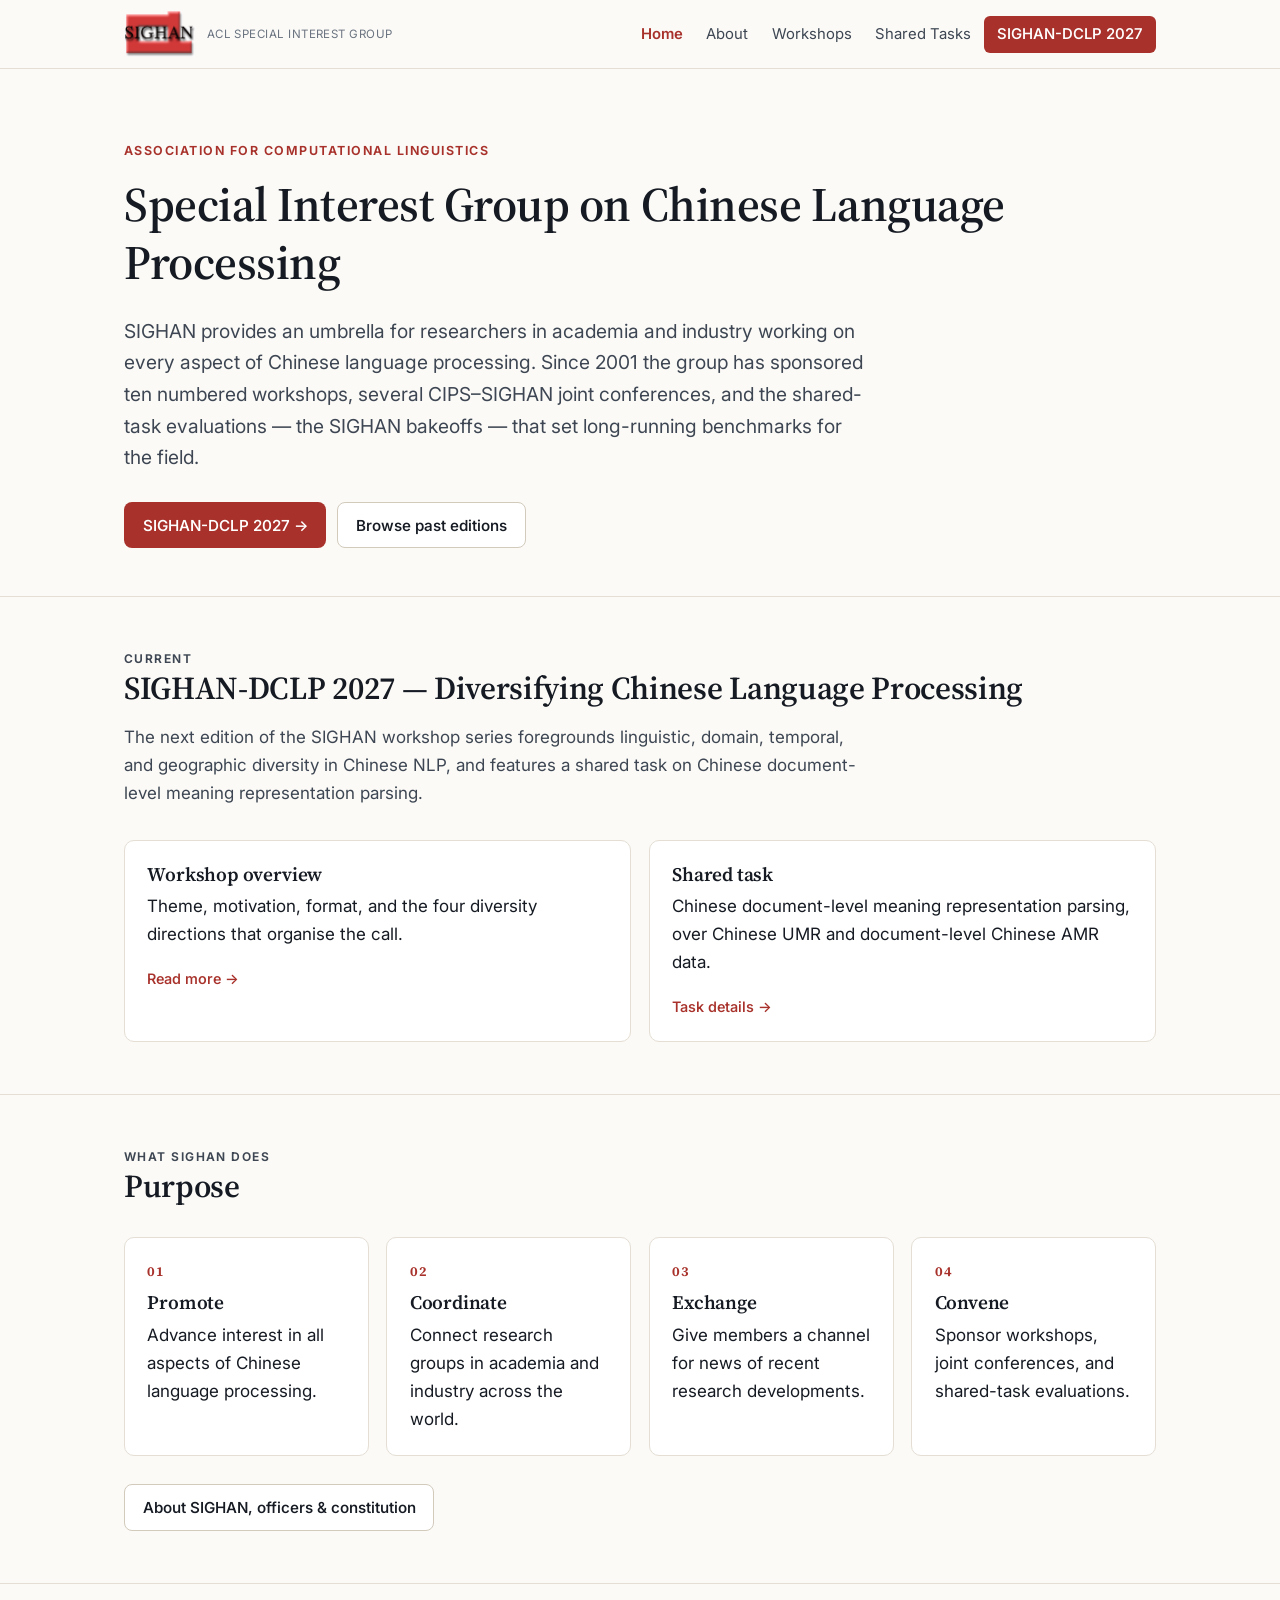
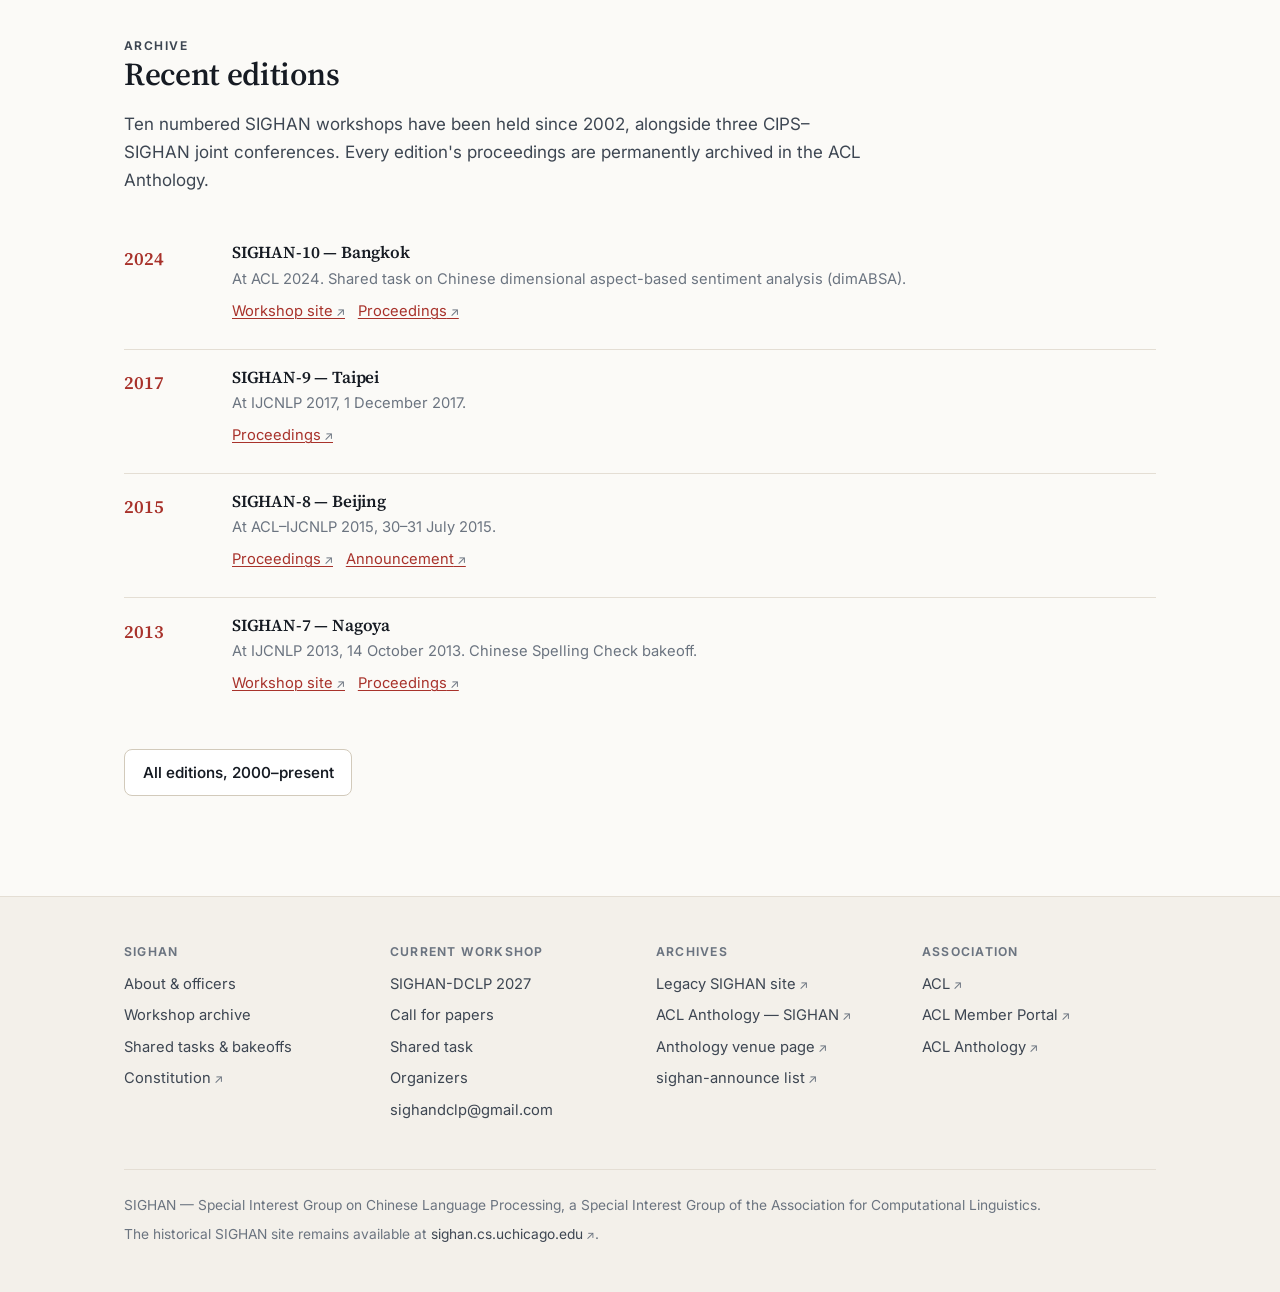
==== commit 654e72e7: "Drop Vincent Ng from the PC; city-only venues on the home page Vincent Ng is already an organizer, s" ====
--- a/index.html
+++ b/index.html
@@ -9,7 +9,10 @@
 <link rel="preconnect" href="https://fonts.gstatic.com" crossorigin>
 <link href="https://fonts.googleapis.com/css2?family=Inter:wght@400;500;600;650&family=Source+Serif+4:opsz,wght@8..60,400;8..60,600&display=swap" rel="stylesheet">
 <link rel="stylesheet" href="assets/css/style.css">
-<link rel="icon" href="data:image/svg+xml,<svg xmlns='http://www.w3.org/2000/svg' viewBox='0 0 100 100'><rect width='100' height='100' rx='18' fill='%23d13838'/><text x='50' y='72' font-size='64' text-anchor='middle' fill='white' font-family='serif'>漢</text></svg>">
+<link rel="icon" href="favicon.ico" sizes="32x32">
+<link rel="icon" type="image/png" sizes="32x32" href="assets/img/favicon-32.png">
+<link rel="icon" type="image/png" sizes="16x16" href="assets/img/favicon-16.png">
+<link rel="apple-touch-icon" href="assets/img/apple-touch-icon.png">
 </head>
 <body>
 <a class="skip-link" href="#main">Skip to content</a>
@@ -128,7 +131,7 @@
         <li>
           <span class="ed-year">2024</span>
           <div class="ed-body">
-            <h3>SIGHAN-10 — Bangkok, Thailand</h3>
+            <h3>SIGHAN-10 — Bangkok</h3>
             <p>At ACL 2024. Shared task on Chinese dimensional aspect-based sentiment analysis (dimABSA).</p>
             <p class="links-inline">
               <a class="ext" href="https://sighan2024.github.io/">Workshop site</a>
@@ -139,7 +142,7 @@
         <li>
           <span class="ed-year">2017</span>
           <div class="ed-body">
-            <h3>SIGHAN-9 — Taipei, Taiwan</h3>
+            <h3>SIGHAN-9 — Taipei</h3>
             <p>At IJCNLP 2017, 1 December 2017.</p>
             <p class="links-inline">
               <a class="ext" href="https://aclanthology.org/volumes/W17-60/">Proceedings</a>
@@ -149,7 +152,7 @@
         <li>
           <span class="ed-year">2015</span>
           <div class="ed-body">
-            <h3>SIGHAN-8 — Beijing, China</h3>
+            <h3>SIGHAN-8 — Beijing</h3>
             <p>At ACL–IJCNLP 2015, 30–31 July 2015.</p>
             <p class="links-inline">
               <a class="ext" href="https://aclanthology.org/volumes/W15-31/">Proceedings</a>
@@ -160,7 +163,7 @@
         <li>
           <span class="ed-year">2013</span>
           <div class="ed-body">
-            <h3>SIGHAN-7 — Nagoya, Japan</h3>
+            <h3>SIGHAN-7 — Nagoya</h3>
             <p>At IJCNLP 2013, 14 October 2013. Chinese Spelling Check bakeoff.</p>
             <p class="links-inline">
               <a class="ext" href="https://sites.google.com/site/aclsighan7/">Workshop site</a>
--- a/assets/css/style.css
+++ b/assets/css/style.css
@@ -143,15 +143,6 @@
 
 .brand { display: flex; align-items: center; gap: .65rem; text-decoration: none; color: var(--ink); }
 .brand:hover { color: var(--ink); }
-.brand__mark {
-  width: 34px; height: 34px; flex: none; border-radius: 8px;
-  background: var(--accent); color: #fff;
-  display: grid; place-items: center;
-  font-family: var(--font-display); font-size: 1.15rem; line-height: 1;
-  padding-bottom: 1px;
-}
-:root[data-site="dclp"] .brand__mark { background: var(--accent); }
-@media (prefers-color-scheme: dark) { .brand__mark { color: #14171c; } }
 /* The official SIGHAN logo already contains the wordmark, so pages using it
    drop .brand__name and pair the image with the subtitle alone. */
 .brand__logo { display: block; flex: none; height: 46px; width: auto; }
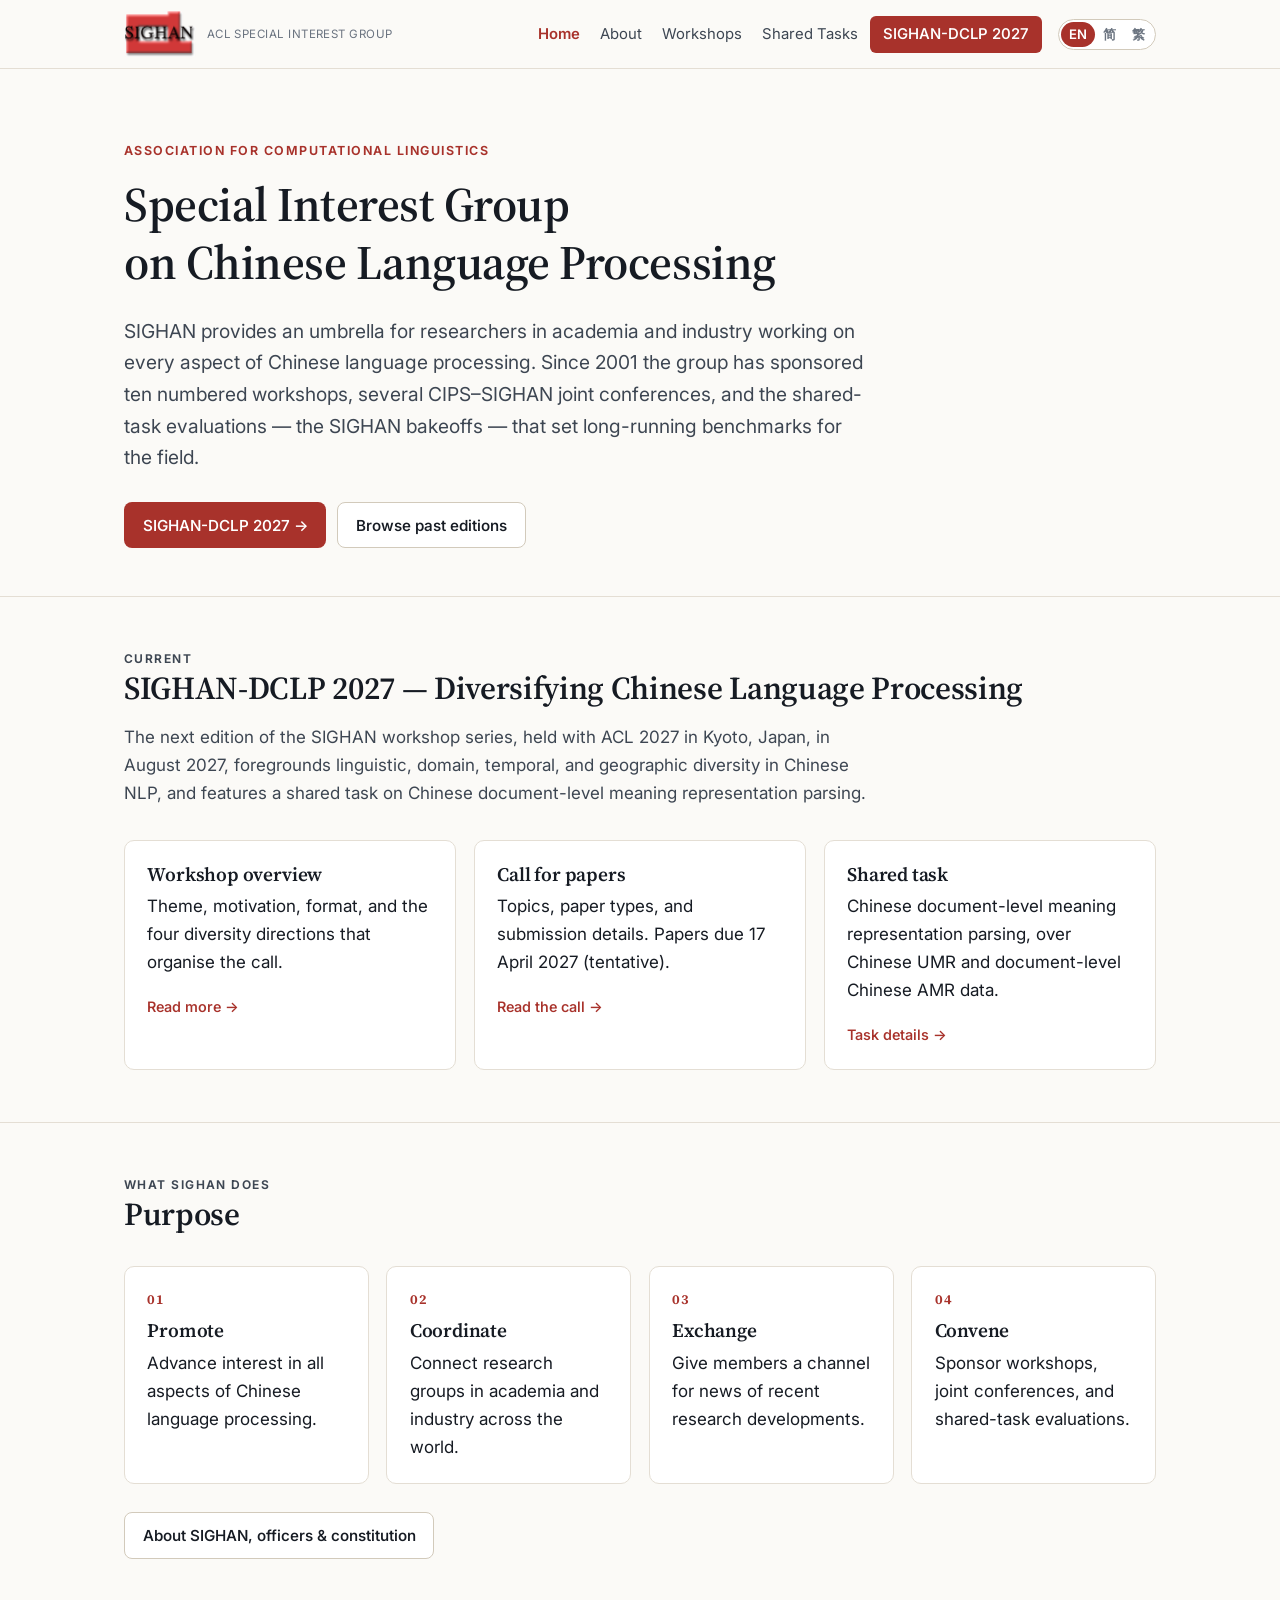
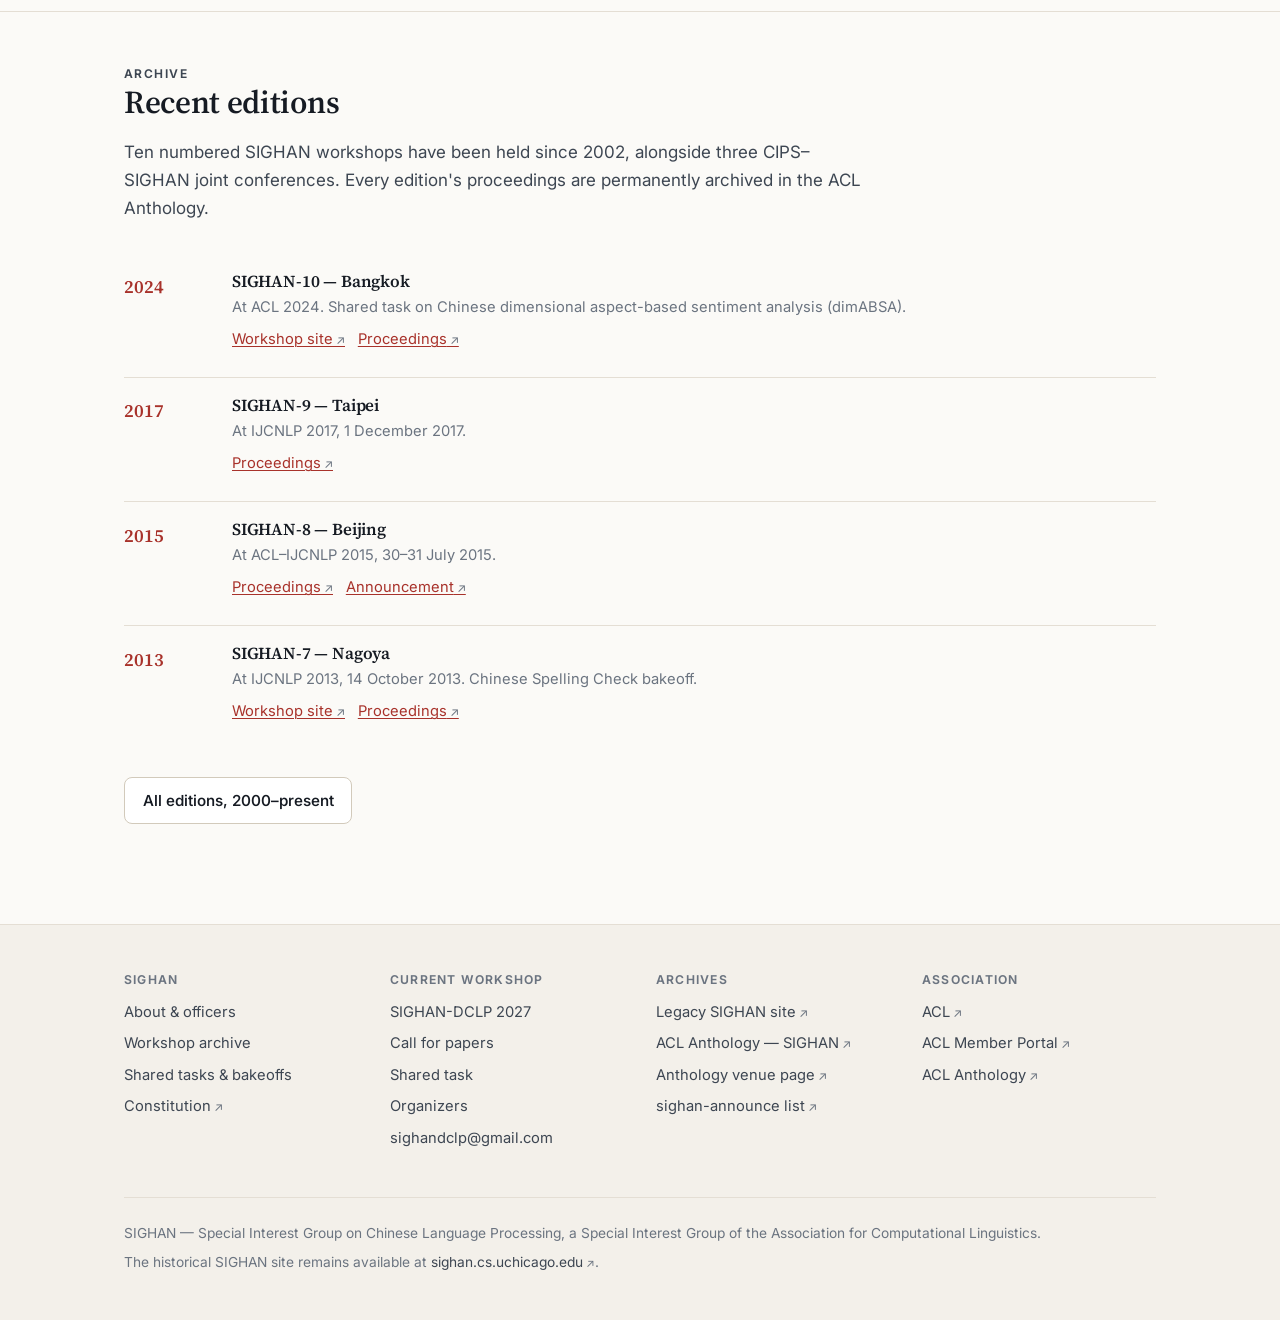
==== commit 38f47864: "Announce ACL 2027 acceptance; add English / 简体 / 繁體 language switch SIGHAN-DCLP 2027 is accepted as " ====
--- a/index.html
+++ b/index.html
@@ -1,5 +1,5 @@
 <!doctype html>
-<html lang="en" data-site="sighan">
+<html lang="en" data-site="sighan" data-title-zh-hans="SIGHAN——ACL 中文语言处理专业委员会" data-title-zh-hant="SIGHAN——ACL 中文語言處理專業委員會">
 <head>
 <meta charset="utf-8">
 <meta name="viewport" content="width=device-width, initial-scale=1">
@@ -8,14 +8,15 @@
 <link rel="preconnect" href="https://fonts.googleapis.com">
 <link rel="preconnect" href="https://fonts.gstatic.com" crossorigin>
 <link href="https://fonts.googleapis.com/css2?family=Inter:wght@400;500;600;650&family=Source+Serif+4:opsz,wght@8..60,400;8..60,600&display=swap" rel="stylesheet">
-<link rel="stylesheet" href="assets/css/style.css">
+<link rel="stylesheet" href="assets/css/style.css?v=5">
+<script src="assets/js/lang.js?v=3"></script>
 <link rel="icon" href="favicon.ico" sizes="32x32">
 <link rel="icon" type="image/png" sizes="32x32" href="assets/img/favicon-32.png">
 <link rel="icon" type="image/png" sizes="16x16" href="assets/img/favicon-16.png">
 <link rel="apple-touch-icon" href="assets/img/apple-touch-icon.png">
 </head>
 <body>
-<a class="skip-link" href="#main">Skip to content</a>
+<a class="skip-link" href="#main"><span lang="en">Skip to content</span><span lang="zh-Hans">跳到正文</span><span lang="zh-Hant">跳到正文</span></a>
 
 <header class="site-header">
   <div class="site-header__inner">
@@ -25,15 +26,20 @@
         <img class="brand__logo" src="assets/img/sighan-logo.png"
              width="146" height="93" alt="SIGHAN">
       </picture>
-      <span class="brand__sub">ACL Special Interest Group</span>
+      <span class="brand__sub"><span lang="en">ACL Special Interest Group</span><span lang="zh-Hans">ACL 中文语言处理专业委员会</span><span lang="zh-Hant">ACL 中文語言處理專業委員會</span></span>
     </a>
     <nav class="nav" aria-label="Main">
-      <a href="index.html" aria-current="page">Home</a>
-      <a href="about.html">About</a>
-      <a href="workshops.html">Workshops</a>
-      <a href="shared-tasks.html">Shared Tasks</a>
+      <a href="index.html" aria-current="page"><span lang="en">Home</span><span lang="zh-Hans">首页</span><span lang="zh-Hant">首頁</span></a>
+      <a href="about.html"><span lang="en">About</span><span lang="zh-Hans">关于</span><span lang="zh-Hant">關於</span></a>
+      <a href="workshops.html"><span lang="en">Workshops</span><span lang="zh-Hans">历届研讨会</span><span lang="zh-Hant">歷屆研討會</span></a>
+      <a href="shared-tasks.html"><span lang="en">Shared Tasks</span><span lang="zh-Hans">评测任务</span><span lang="zh-Hant">評測任務</span></a>
       <a class="nav__cta" href="dclp/index.html">SIGHAN-DCLP&nbsp;2027</a>
     </nav>
+    <div class="lang-switch" role="group" aria-label="Language / 语言 / 語言">
+      <button type="button" data-set-lang="en" lang="en" aria-pressed="true" title="English" aria-label="English">EN</button>
+      <button type="button" data-set-lang="zh-Hans" lang="zh-Hans" aria-pressed="false" title="简体中文" aria-label="简体中文">简</button>
+      <button type="button" data-set-lang="zh-Hant" lang="zh-Hant" aria-pressed="false" title="繁體中文" aria-label="繁體中文">繁</button>
+    </div>
   </div>
 </header>
 
@@ -41,17 +47,17 @@
 
   <section class="hero">
     <div class="wrap">
-      <p class="hero__eyebrow">Association for Computational Linguistics</p>
-      <h1>Special Interest Group on&nbsp;Chinese Language Processing</h1>
+      <p class="hero__eyebrow"><span lang="en">Association for Computational Linguistics</span><span lang="zh-Hans">国际计算语言学协会</span><span lang="zh-Hant">國際計算語言學協會</span></p>
+      <h1><span lang="en">Special Interest Group on&nbsp;Chinese Language Processing</span><span lang="zh-Hans">中文语言处理专业委员会</span><span lang="zh-Hant">中文語言處理專業委員會</span></h1>
       <p class="hero__lede">
-        SIGHAN provides an umbrella for researchers in academia and industry working on every
+        <span lang="en">SIGHAN provides an umbrella for researchers in academia and industry working on every
         aspect of Chinese language processing. Since 2001 the group has sponsored ten numbered
         workshops, several CIPS–SIGHAN joint conferences, and the shared-task evaluations —
-        the SIGHAN bakeoffs — that set long-running benchmarks for the field.
+        the SIGHAN bakeoffs — that set long-running benchmarks for the field.</span><span lang="zh-Hans">SIGHAN 为学术界和产业界从事中文语言处理各方面研究的学者提供了共同的交流平台。自2001年以来，SIGHAN 已主办十届正式编号的研讨会、多届 CIPS–SIGHAN 联合会议，以及为该领域确立长期基准的评测任务，即 SIGHAN Bakeoff。</span><span lang="zh-Hant">SIGHAN 為學術界和產業界從事中文語言處理各方面研究的學者提供了共同的交流平臺。自2001年以來，SIGHAN 已主辦十屆正式編號的研討會、多屆 CIPS–SIGHAN 聯合會議，以及為該領域確立長期基準的評測任務，即 SIGHAN Bakeoff。</span>
       </p>
       <div class="btn-row">
         <a class="btn btn--primary" href="dclp/index.html">SIGHAN-DCLP 2027 &rarr;</a>
-        <a class="btn btn--ghost" href="workshops.html">Browse past editions</a>
+        <a class="btn btn--ghost" href="workshops.html"><span lang="en">Browse past editions</span><span lang="zh-Hans">浏览往届研讨会</span><span lang="zh-Hant">瀏覽往屆研討會</span></a>
       </div>
     </div>
   </section>
@@ -59,26 +65,32 @@
   <section class="section">
     <div class="wrap">
       <div class="section__head">
-        <p class="eyebrow">Current</p>
-        <h2>SIGHAN-DCLP&nbsp;2027 — Diversifying Chinese Language Processing</h2>
+        <p class="eyebrow"><span lang="en">Current</span><span lang="zh-Hans">本届</span><span lang="zh-Hant">本屆</span></p>
+        <h2><span lang="en">SIGHAN-DCLP&nbsp;2027 — Diversifying Chinese Language Processing</span><span lang="zh-Hans">SIGHAN-DCLP&nbsp;2027——中文语言处理的多元化</span><span lang="zh-Hant">SIGHAN-DCLP&nbsp;2027——中文語言處理的多元化</span></h2>
         <p>
-          The next edition of the SIGHAN workshop series foregrounds linguistic, domain,
-          temporal, and geographic diversity in Chinese NLP, and features a shared task on
-          Chinese document-level meaning representation parsing.
+          <span lang="en">The next edition of the SIGHAN workshop series, held with ACL 2027 in Kyoto, Japan,
+          in August 2027, foregrounds linguistic, domain, temporal, and geographic diversity in
+          Chinese NLP, and features a shared task on Chinese document-level meaning representation
+          parsing.</span><span lang="zh-Hans">SIGHAN 系列研讨会的下一届会议将于2027年8月在日本京都与 ACL 2027 同期举行。本届会议聚焦中文自然语言处理在语言、领域、时间与地域等方面的多样性，并设有中文篇章级语义表示解析评测任务。</span><span lang="zh-Hant">SIGHAN 系列研討會的下一屆會議將於2027年8月在日本京都與 ACL 2027 同期舉行。本屆會議聚焦中文自然語言處理在語言、領域、時間與地域等方面的多樣性，並設有中文篇章級語意表示解析評測任務。</span>
         </p>
       </div>
 
-      <div class="grid grid--2">
+      <div class="grid grid--3">
         <a class="card" href="dclp/index.html">
-          <h3>Workshop overview</h3>
-          <p>Theme, motivation, format, and the four diversity directions that organise the call.</p>
-          <p class="card__go">Read more &rarr;</p>
+          <h3><span lang="en">Workshop overview</span><span lang="zh-Hans">研讨会概览</span><span lang="zh-Hant">研討會概覽</span></h3>
+          <p><span lang="en">Theme, motivation, format, and the four diversity directions that organise the call.</span><span lang="zh-Hans">会议主题、动机与形式，以及构成本次征稿框架的四个多元化方向。</span><span lang="zh-Hant">會議主題、動機與形式，以及構成本次徵稿框架的四個多元化方向。</span></p>
+          <p class="card__go"><span lang="en">Read more &rarr;</span><span lang="zh-Hans">了解更多 &rarr;</span><span lang="zh-Hant">瞭解更多 &rarr;</span></p>
+        </a>
+        <a class="card" href="dclp/cfp.html">
+          <h3><span lang="en">Call for papers</span><span lang="zh-Hans">征稿启事</span><span lang="zh-Hant">徵稿啟事</span></h3>
+          <p><span lang="en">Topics, paper types, and submission details. Papers due 17 April 2027 (tentative).</span><span lang="zh-Hans">征稿主题、论文类型与投稿说明。论文投稿截止：2027年4月17日（暂定）。</span><span lang="zh-Hant">徵稿主題、論文類型與投稿說明。論文投稿截止：2027年4月17日（暫定）。</span></p>
+          <p class="card__go"><span lang="en">Read the call &rarr;</span><span lang="zh-Hans">查看征稿启事 &rarr;</span><span lang="zh-Hant">檢視徵稿啟事 &rarr;</span></p>
         </a>
         <a class="card" href="dclp/shared-task.html">
-          <h3>Shared task</h3>
-          <p>Chinese document-level meaning representation parsing, over Chinese UMR and
-             document-level Chinese AMR data.</p>
-          <p class="card__go">Task details &rarr;</p>
+          <h3><span lang="en">Shared task</span><span lang="zh-Hans">评测任务</span><span lang="zh-Hant">評測任務</span></h3>
+          <p><span lang="en">Chinese document-level meaning representation parsing, over Chinese UMR and
+             document-level Chinese AMR data.</span><span lang="zh-Hans">中文篇章级语义表示解析，基于中文 UMR 与篇章级中文 AMR 数据。</span><span lang="zh-Hant">中文篇章級語意表示解析，基於中文 UMR 與篇章級中文 AMR 資料。</span></p>
+          <p class="card__go"><span lang="en">Task details &rarr;</span><span lang="zh-Hans">任务详情 &rarr;</span><span lang="zh-Hant">任務詳情 &rarr;</span></p>
         </a>
       </div>
     </div>
@@ -87,33 +99,33 @@
   <section class="section">
     <div class="wrap">
       <div class="section__head">
-        <p class="eyebrow">What SIGHAN does</p>
-        <h2>Purpose</h2>
+        <p class="eyebrow"><span lang="en">What SIGHAN does</span><span lang="zh-Hans">SIGHAN 的工作</span><span lang="zh-Hant">SIGHAN 的工作</span></p>
+        <h2><span lang="en">Purpose</span><span lang="zh-Hans">宗旨</span><span lang="zh-Hant">宗旨</span></h2>
       </div>
       <div class="grid grid--4">
         <div class="card">
           <p class="card__num">01</p>
-          <h3>Promote</h3>
-          <p>Advance interest in all aspects of Chinese language processing.</p>
+          <h3><span lang="en">Promote</span><span lang="zh-Hans">推动</span><span lang="zh-Hant">推動</span></h3>
+          <p><span lang="en">Advance interest in all aspects of Chinese language processing.</span><span lang="zh-Hans">提升对中文语言处理各个方面的研究兴趣。</span><span lang="zh-Hant">提升對中文語言處理各個方面的研究興趣。</span></p>
         </div>
         <div class="card">
           <p class="card__num">02</p>
-          <h3>Coordinate</h3>
-          <p>Connect research groups in academia and industry across the world.</p>
+          <h3><span lang="en">Coordinate</span><span lang="zh-Hans">协调</span><span lang="zh-Hant">協調</span></h3>
+          <p><span lang="en">Connect research groups in academia and industry across the world.</span><span lang="zh-Hans">联结世界各地学术界与产业界的研究团队。</span><span lang="zh-Hant">聯結世界各地學術界與產業界的研究團隊。</span></p>
         </div>
         <div class="card">
           <p class="card__num">03</p>
-          <h3>Exchange</h3>
-          <p>Give members a channel for news of recent research developments.</p>
+          <h3><span lang="en">Exchange</span><span lang="zh-Hans">交流</span><span lang="zh-Hant">交流</span></h3>
+          <p><span lang="en">Give members a channel for news of recent research developments.</span><span lang="zh-Hans">为会员提供交流最新研究进展的渠道。</span><span lang="zh-Hant">為會員提供交流最新研究進展的管道。</span></p>
         </div>
         <div class="card">
           <p class="card__num">04</p>
-          <h3>Convene</h3>
-          <p>Sponsor workshops, joint conferences, and shared-task evaluations.</p>
+          <h3><span lang="en">Convene</span><span lang="zh-Hans">召集</span><span lang="zh-Hant">召集</span></h3>
+          <p><span lang="en">Sponsor workshops, joint conferences, and shared-task evaluations.</span><span lang="zh-Hans">主办研讨会、联合会议与评测任务。</span><span lang="zh-Hant">主辦研討會、聯合會議與評測任務。</span></p>
         </div>
       </div>
       <div class="btn-row">
-        <a class="btn btn--ghost" href="about.html">About SIGHAN, officers &amp; constitution</a>
+        <a class="btn btn--ghost" href="about.html"><span lang="en">About SIGHAN, officers &amp; constitution</span><span lang="zh-Hans">SIGHAN 简介、委员与章程</span><span lang="zh-Hant">SIGHAN 簡介、委員與章程</span></a>
       </div>
     </div>
   </section>
@@ -121,60 +133,60 @@
   <section class="section">
     <div class="wrap">
       <div class="section__head">
-        <p class="eyebrow">Archive</p>
-        <h2>Recent editions</h2>
-        <p>Ten numbered SIGHAN workshops have been held since 2002, alongside three CIPS–SIGHAN
-           joint conferences. Every edition's proceedings are permanently archived in the ACL Anthology.</p>
+        <p class="eyebrow"><span lang="en">Archive</span><span lang="zh-Hans">存档</span><span lang="zh-Hant">存檔</span></p>
+        <h2><span lang="en">Recent editions</span><span lang="zh-Hans">近年研讨会</span><span lang="zh-Hant">近年研討會</span></h2>
+        <p><span lang="en">Ten numbered SIGHAN workshops have been held since 2002, alongside three CIPS–SIGHAN
+           joint conferences. Every edition's proceedings are permanently archived in the ACL Anthology.</span><span lang="zh-Hans">自2002年以来，SIGHAN 已举办十届正式编号的研讨会，另举办了三届 CIPS–SIGHAN 联合会议。历届论文集均永久收录于 ACL Anthology。</span><span lang="zh-Hant">自2002年以來，SIGHAN 已舉辦十屆正式編號的研討會，另舉辦了三屆 CIPS–SIGHAN 聯合會議。歷屆論文集均永久收錄於 ACL Anthology。</span></p>
       </div>
 
       <ul class="editions">
         <li>
           <span class="ed-year">2024</span>
           <div class="ed-body">
-            <h3>SIGHAN-10 — Bangkok</h3>
-            <p>At ACL 2024. Shared task on Chinese dimensional aspect-based sentiment analysis (dimABSA).</p>
-            <p class="links-inline">
-              <a class="ext" href="https://sighan2024.github.io/">Workshop site</a>
-              <a class="ext" href="https://aclanthology.org/volumes/2024.sighan-1/">Proceedings</a>
+            <h3><span lang="en">SIGHAN-10 — Bangkok</span><span lang="zh-Hans">SIGHAN-10——泰国曼谷</span><span lang="zh-Hant">SIGHAN-10——泰國曼谷</span></h3>
+            <p><span lang="en">At ACL 2024. Shared task on Chinese dimensional aspect-based sentiment analysis (dimABSA).</span><span lang="zh-Hans">与 ACL 2024 同期举行。设有中文维度化方面级情感分析（dimABSA）评测任务。</span><span lang="zh-Hant">與 ACL 2024 同期舉行。設有中文維度化方面級情感分析（dimABSA）評測任務。</span></p>
+            <p class="links-inline">
+              <a class="ext" href="https://sighan2024.github.io/"><span lang="en">Workshop site</span><span lang="zh-Hans">研讨会网站</span><span lang="zh-Hant">研討會網站</span></a>
+              <a class="ext" href="https://aclanthology.org/volumes/2024.sighan-1/"><span lang="en">Proceedings</span><span lang="zh-Hans">论文集</span><span lang="zh-Hant">論文集</span></a>
             </p>
           </div>
         </li>
         <li>
           <span class="ed-year">2017</span>
           <div class="ed-body">
-            <h3>SIGHAN-9 — Taipei</h3>
-            <p>At IJCNLP 2017, 1 December 2017.</p>
-            <p class="links-inline">
-              <a class="ext" href="https://aclanthology.org/volumes/W17-60/">Proceedings</a>
+            <h3><span lang="en">SIGHAN-9 — Taipei</span><span lang="zh-Hans">SIGHAN-9——台北</span><span lang="zh-Hant">SIGHAN-9——臺北</span></h3>
+            <p><span lang="en">At IJCNLP 2017, 1 December 2017.</span><span lang="zh-Hans">2017年12月1日，与 IJCNLP 2017 同期举行。</span><span lang="zh-Hant">2017年12月1日，與 IJCNLP 2017 同期舉行。</span></p>
+            <p class="links-inline">
+              <a class="ext" href="https://aclanthology.org/volumes/W17-60/"><span lang="en">Proceedings</span><span lang="zh-Hans">论文集</span><span lang="zh-Hant">論文集</span></a>
             </p>
           </div>
         </li>
         <li>
           <span class="ed-year">2015</span>
           <div class="ed-body">
-            <h3>SIGHAN-8 — Beijing</h3>
-            <p>At ACL–IJCNLP 2015, 30–31 July 2015.</p>
-            <p class="links-inline">
-              <a class="ext" href="https://aclanthology.org/volumes/W15-31/">Proceedings</a>
-              <a class="ext" href="https://www.aclweb.org/portal/content/8th-sighan-workshop-chinese-language-processing-sighan-8">Announcement</a>
+            <h3><span lang="en">SIGHAN-8 — Beijing</span><span lang="zh-Hans">SIGHAN-8——北京</span><span lang="zh-Hant">SIGHAN-8——北京</span></h3>
+            <p><span lang="en">At ACL–IJCNLP 2015, 30–31 July 2015.</span><span lang="zh-Hans">2015年7月30日至31日，与 ACL–IJCNLP 2015 同期举行。</span><span lang="zh-Hant">2015年7月30日至31日，與 ACL–IJCNLP 2015 同期舉行。</span></p>
+            <p class="links-inline">
+              <a class="ext" href="https://aclanthology.org/volumes/W15-31/"><span lang="en">Proceedings</span><span lang="zh-Hans">论文集</span><span lang="zh-Hant">論文集</span></a>
+              <a class="ext" href="https://www.aclweb.org/portal/content/8th-sighan-workshop-chinese-language-processing-sighan-8"><span lang="en">Announcement</span><span lang="zh-Hans">会议通知</span><span lang="zh-Hant">會議通知</span></a>
             </p>
           </div>
         </li>
         <li>
           <span class="ed-year">2013</span>
           <div class="ed-body">
-            <h3>SIGHAN-7 — Nagoya</h3>
-            <p>At IJCNLP 2013, 14 October 2013. Chinese Spelling Check bakeoff.</p>
-            <p class="links-inline">
-              <a class="ext" href="https://sites.google.com/site/aclsighan7/">Workshop site</a>
-              <a class="ext" href="https://aclanthology.org/volumes/W13-44/">Proceedings</a>
+            <h3><span lang="en">SIGHAN-7 — Nagoya</span><span lang="zh-Hans">SIGHAN-7——日本名古屋</span><span lang="zh-Hant">SIGHAN-7——日本名古屋</span></h3>
+            <p><span lang="en">At IJCNLP 2013, 14 October 2013. Chinese Spelling Check bakeoff.</span><span lang="zh-Hans">2013年10月14日，与 IJCNLP 2013 同期举行。设有中文拼写检查评测（SIGHAN Bakeoff）。</span><span lang="zh-Hant">2013年10月14日，與 IJCNLP 2013 同期舉行。設有中文拼字檢查評測（SIGHAN Bakeoff）。</span></p>
+            <p class="links-inline">
+              <a class="ext" href="https://sites.google.com/site/aclsighan7/"><span lang="en">Workshop site</span><span lang="zh-Hans">研讨会网站</span><span lang="zh-Hant">研討會網站</span></a>
+              <a class="ext" href="https://aclanthology.org/volumes/W13-44/"><span lang="en">Proceedings</span><span lang="zh-Hans">论文集</span><span lang="zh-Hant">論文集</span></a>
             </p>
           </div>
         </li>
       </ul>
 
       <div class="btn-row">
-        <a class="btn btn--ghost" href="workshops.html">All editions, 2000–present</a>
+        <a class="btn btn--ghost" href="workshops.html"><span lang="en">All editions, 2000–present</span><span lang="zh-Hans">全部届次（2000年至今）</span><span lang="zh-Hant">全部屆次（2000年至今）</span></a>
       </div>
     </div>
   </section>
@@ -187,45 +199,45 @@
       <div>
         <h4>SIGHAN</h4>
         <ul>
-          <li><a href="about.html">About &amp; officers</a></li>
-          <li><a href="workshops.html">Workshop archive</a></li>
-          <li><a href="shared-tasks.html">Shared tasks &amp; bakeoffs</a></li>
-          <li><a class="ext" href="http://sighan.cs.uchicago.edu/constitution.htm">Constitution</a></li>
-        </ul>
-      </div>
-      <div>
-        <h4>Current workshop</h4>
+          <li><a href="about.html"><span lang="en">About &amp; officers</span><span lang="zh-Hans">关于与委员</span><span lang="zh-Hant">關於與委員</span></a></li>
+          <li><a href="workshops.html"><span lang="en">Workshop archive</span><span lang="zh-Hans">历届研讨会存档</span><span lang="zh-Hant">歷屆研討會存檔</span></a></li>
+          <li><a href="shared-tasks.html"><span lang="en">Shared tasks &amp; bakeoffs</span><span lang="zh-Hans">评测任务与 Bakeoff</span><span lang="zh-Hant">評測任務與 Bakeoff</span></a></li>
+          <li><a class="ext" href="http://sighan.cs.uchicago.edu/constitution.htm"><span lang="en">Constitution</span><span lang="zh-Hans">章程</span><span lang="zh-Hant">章程</span></a></li>
+        </ul>
+      </div>
+      <div>
+        <h4><span lang="en">Current workshop</span><span lang="zh-Hans">本届研讨会</span><span lang="zh-Hant">本屆研討會</span></h4>
         <ul>
           <li><a href="dclp/index.html">SIGHAN-DCLP 2027</a></li>
-          <li><a href="dclp/cfp.html">Call for papers</a></li>
-          <li><a href="dclp/shared-task.html">Shared task</a></li>
-          <li><a href="dclp/organizers.html">Organizers</a></li>
+          <li><a href="dclp/cfp.html"><span lang="en">Call for papers</span><span lang="zh-Hans">征稿启事</span><span lang="zh-Hant">徵稿啟事</span></a></li>
+          <li><a href="dclp/shared-task.html"><span lang="en">Shared task</span><span lang="zh-Hans">评测任务</span><span lang="zh-Hant">評測任務</span></a></li>
+          <li><a href="dclp/organizers.html"><span lang="en">Organizers</span><span lang="zh-Hans">组织者</span><span lang="zh-Hant">組織者</span></a></li>
           <li><a href="mailto:sighandclp@gmail.com">sighandclp@gmail.com</a></li>
         </ul>
       </div>
       <div>
-        <h4>Archives</h4>
-        <ul>
-          <li><a class="ext" href="http://sighan.cs.uchicago.edu/">Legacy SIGHAN site</a></li>
+        <h4><span lang="en">Archives</span><span lang="zh-Hans">存档</span><span lang="zh-Hant">存檔</span></h4>
+        <ul>
+          <li><a class="ext" href="http://sighan.cs.uchicago.edu/"><span lang="en">Legacy SIGHAN site</span><span lang="zh-Hans">SIGHAN 旧版网站</span><span lang="zh-Hant">SIGHAN 舊版網站</span></a></li>
           <li><a class="ext" href="https://aclanthology.org/sigs/sighan/">ACL Anthology — SIGHAN</a></li>
-          <li><a class="ext" href="https://aclanthology.org/venues/sighan/">Anthology venue page</a></li>
-          <li><a class="ext" href="http://mailman.cs.uchicago.edu/listinfo/sighan-announce">sighan-announce list</a></li>
-        </ul>
-      </div>
-      <div>
-        <h4>Association</h4>
+          <li><a class="ext" href="https://aclanthology.org/venues/sighan/"><span lang="en">Anthology venue page</span><span lang="zh-Hans">Anthology 会议页面</span><span lang="zh-Hant">Anthology 會議頁面</span></a></li>
+          <li><a class="ext" href="http://mailman.cs.uchicago.edu/listinfo/sighan-announce"><span lang="en">sighan-announce list</span><span lang="zh-Hans">sighan-announce 邮件列表</span><span lang="zh-Hant">sighan-announce 郵件清單</span></a></li>
+        </ul>
+      </div>
+      <div>
+        <h4><span lang="en">Association</span><span lang="zh-Hans">学会</span><span lang="zh-Hant">學會</span></h4>
         <ul>
           <li><a class="ext" href="https://www.aclweb.org/">ACL</a></li>
-          <li><a class="ext" href="https://www.aclweb.org/portal/">ACL Member Portal</a></li>
+          <li><a class="ext" href="https://www.aclweb.org/portal/"><span lang="en">ACL Member Portal</span><span lang="zh-Hans">ACL 会员门户</span><span lang="zh-Hant">ACL 會員入口</span></a></li>
           <li><a class="ext" href="https://aclanthology.org/">ACL Anthology</a></li>
         </ul>
       </div>
     </div>
     <div class="colophon">
-      <p>SIGHAN — Special Interest Group on Chinese Language Processing, a Special Interest Group
-         of the Association for Computational Linguistics.</p>
-      <p>The historical SIGHAN site remains available at
-         <a class="ext" href="http://sighan.cs.uchicago.edu/">sighan.cs.uchicago.edu</a>.</p>
+      <p><span lang="en">SIGHAN — Special Interest Group on Chinese Language Processing, a Special Interest Group
+         of the Association for Computational Linguistics.</span><span lang="zh-Hans">SIGHAN——国际计算语言学协会（ACL）下属的中文语言处理专业委员会。</span><span lang="zh-Hant">SIGHAN——國際計算語言學協會（ACL）下屬的中文語言處理專業委員會。</span></p>
+      <p><span lang="en">The historical SIGHAN site remains available at
+         <a class="ext" href="http://sighan.cs.uchicago.edu/">sighan.cs.uchicago.edu</a>.</span><span lang="zh-Hans">SIGHAN 旧版网站仍可访问：<a class="ext" href="http://sighan.cs.uchicago.edu/">sighan.cs.uchicago.edu</a>。</span><span lang="zh-Hant">SIGHAN 舊版網站仍可造訪：<a class="ext" href="http://sighan.cs.uchicago.edu/">sighan.cs.uchicago.edu</a>。</span></p>
     </div>
   </div>
 </footer>
--- a/assets/css/style.css
+++ b/assets/css/style.css
@@ -26,8 +26,11 @@
   --amber:        #8a6414;
   --amber-wash:   #fbf1da;
 
+  /* Chinese headings fall back to a Song face where one is installed, otherwise
+     to the system sans (YaHei on Windows) rather than SimSun. */
   --font-display: "Source Serif 4", "Iowan Old Style", Georgia, "Songti SC",
-                  "Noto Serif CJK SC", serif;
+                  "Noto Serif SC", "Noto Serif CJK SC", "Source Han Serif SC",
+                  "PingFang SC", "Microsoft YaHei", serif;
   --font-body:    "Inter", -apple-system, BlinkMacSystemFont, "Segoe UI",
                   "PingFang SC", "Noto Sans CJK SC", "Microsoft YaHei", sans-serif;
   --font-mono:    ui-monospace, SFMono-Regular, "SF Mono", Menlo, monospace;
@@ -103,6 +106,7 @@
   margin: 0 0 .5em;
   letter-spacing: -.01em;
 }
+h1, h2, h3 { text-wrap: balance; }   /* no lone last word — or lone 字 — on a line */
 h1 { font-size: clamp(2rem, 1.4rem + 2.4vw, 3rem); }
 h2 { font-size: clamp(1.5rem, 1.2rem + 1.2vw, 2rem); }
 h3 { font-size: 1.2rem; }
@@ -155,7 +159,7 @@
 .nav { margin-left: auto; display: flex; align-items: center; gap: .25rem; flex-wrap: wrap; }
 .nav a {
   color: var(--ink-soft); text-decoration: none; font-size: .93rem;
-  padding: .38rem .6rem; border-radius: 6px;
+  padding: .38rem .5rem; border-radius: 6px;
 }
 .nav a:hover { color: var(--ink); background: var(--paper-sunken); }
 .nav a[aria-current="page"] { color: var(--accent); font-weight: 600; }
@@ -166,15 +170,69 @@
 @media (prefers-color-scheme: dark) { .nav .nav__cta { color: #14171c; } .nav .nav__cta:hover { color: #14171c; } }
 
 @media (max-width: 420px) {
-  .brand > .brand__sub { display: none; }
-}
+  /* The workshop tagline repeats the page heading; dropping it on phones keeps
+     the language switch on the logo row. */
+  .brand > .brand__sub, .brand__text .brand__sub { display: none; }
+}
+
+/* ---- Language switch ----------------------------------------------------
+   Every page carries three languages as sibling <span>s inside one shared
+   element, so layout rules keep applying: lang="en", lang="zh-Hans"
+   (Simplified) and lang="zh-Hant" (Traditional, generated by tools/hant.py).
+   Only the language that <html lang> names is shown. assets/js/lang.js sets
+   <html lang>; without JavaScript the page stays English. Do not use lang
+   attributes for anything else (such as tagging a Chinese word inside English
+   text): they would be hidden too. */
+
+html:not([lang="en"]) body [lang="en"]:not([data-set-lang]),
+html:not([lang="zh-Hans"]) body [lang="zh-Hans"]:not([data-set-lang]),
+html:not([lang="zh-Hant"]) body [lang="zh-Hant"]:not([data-set-lang]) { display: none !important; }
+
+/* Traditional text gets Traditional-Chinese faces, which draw some shared
+   characters differently from the Simplified-Chinese ones. */
+html[lang="zh-Hant"] {
+  --font-display: "Source Serif 4", "Iowan Old Style", Georgia, "Songti TC",
+                  "Noto Serif TC", "Noto Serif CJK TC", "Source Han Serif TC",
+                  "PingFang TC", "Microsoft JhengHei", serif;
+  --font-body:    "Inter", -apple-system, BlinkMacSystemFont, "Segoe UI",
+                  "PingFang TC", "Noto Sans CJK TC", "Microsoft JhengHei", sans-serif;
+}
+
+/* Above phone width the header stays one row — logo, nav, switch — and the nav
+   links wrap inside their own box when space runs short. */
+@media (min-width: 701px) {
+  .site-header__inner { flex-wrap: nowrap; gap: 1rem; }
+  .nav { justify-content: flex-end; }
+}
+
+.lang-switch {
+  display: none; flex: none; padding: 2px;
+  border: 1px solid var(--rule-strong); border-radius: 999px; background: var(--paper-raised);
+}
+html.js .lang-switch { display: inline-flex; }
+.lang-switch button {
+  font: inherit; font-size: .82rem; font-weight: 600; line-height: 1;
+  padding: .38rem .5rem; border: 0; border-radius: 999px;
+  background: transparent; color: var(--ink-muted); cursor: pointer;
+}
+.lang-switch button:hover { color: var(--ink); }
+.lang-switch button[aria-pressed="true"] { background: var(--accent); color: #fff; }
+@media (prefers-color-scheme: dark) { .lang-switch button[aria-pressed="true"] { color: #14171c; } }
+
+/* Chinese reads better a little looser, and without the tight Latin tracking. */
+html[lang|="zh"] body { line-height: 1.75; }
+html[lang|="zh"] :is(h1, h2, h3) { letter-spacing: .01em; line-height: 1.3; }
+html[lang|="zh"] .hero__lede { line-height: 1.7; }
 
 @media (max-width: 700px) {
   /* A sticky header eats too much of a phone viewport once the nav wraps. */
   .site-header { position: static; }
-  .site-header__inner { padding: .65rem 1.25rem .5rem; gap: .5rem 1rem; }
-  .nav { margin-left: 0; width: 100%; gap: .15rem; }
+  .site-header__inner { padding: .65rem 1.25rem .5rem; gap: .5rem .75rem; }
+  .nav { margin-left: 0; width: 100%; gap: .15rem; order: 2; }
   .nav a { font-size: .88rem; padding: .32rem .5rem; }
+  .lang-switch { order: 1; margin-left: auto; }   /* stays on the logo row */
+  .lang-switch button { padding: .36rem .45rem; }
+  .brand { min-width: 0; }
   .brand__logo { height: 38px; }
   html { scroll-padding-top: 1rem; }
 }
